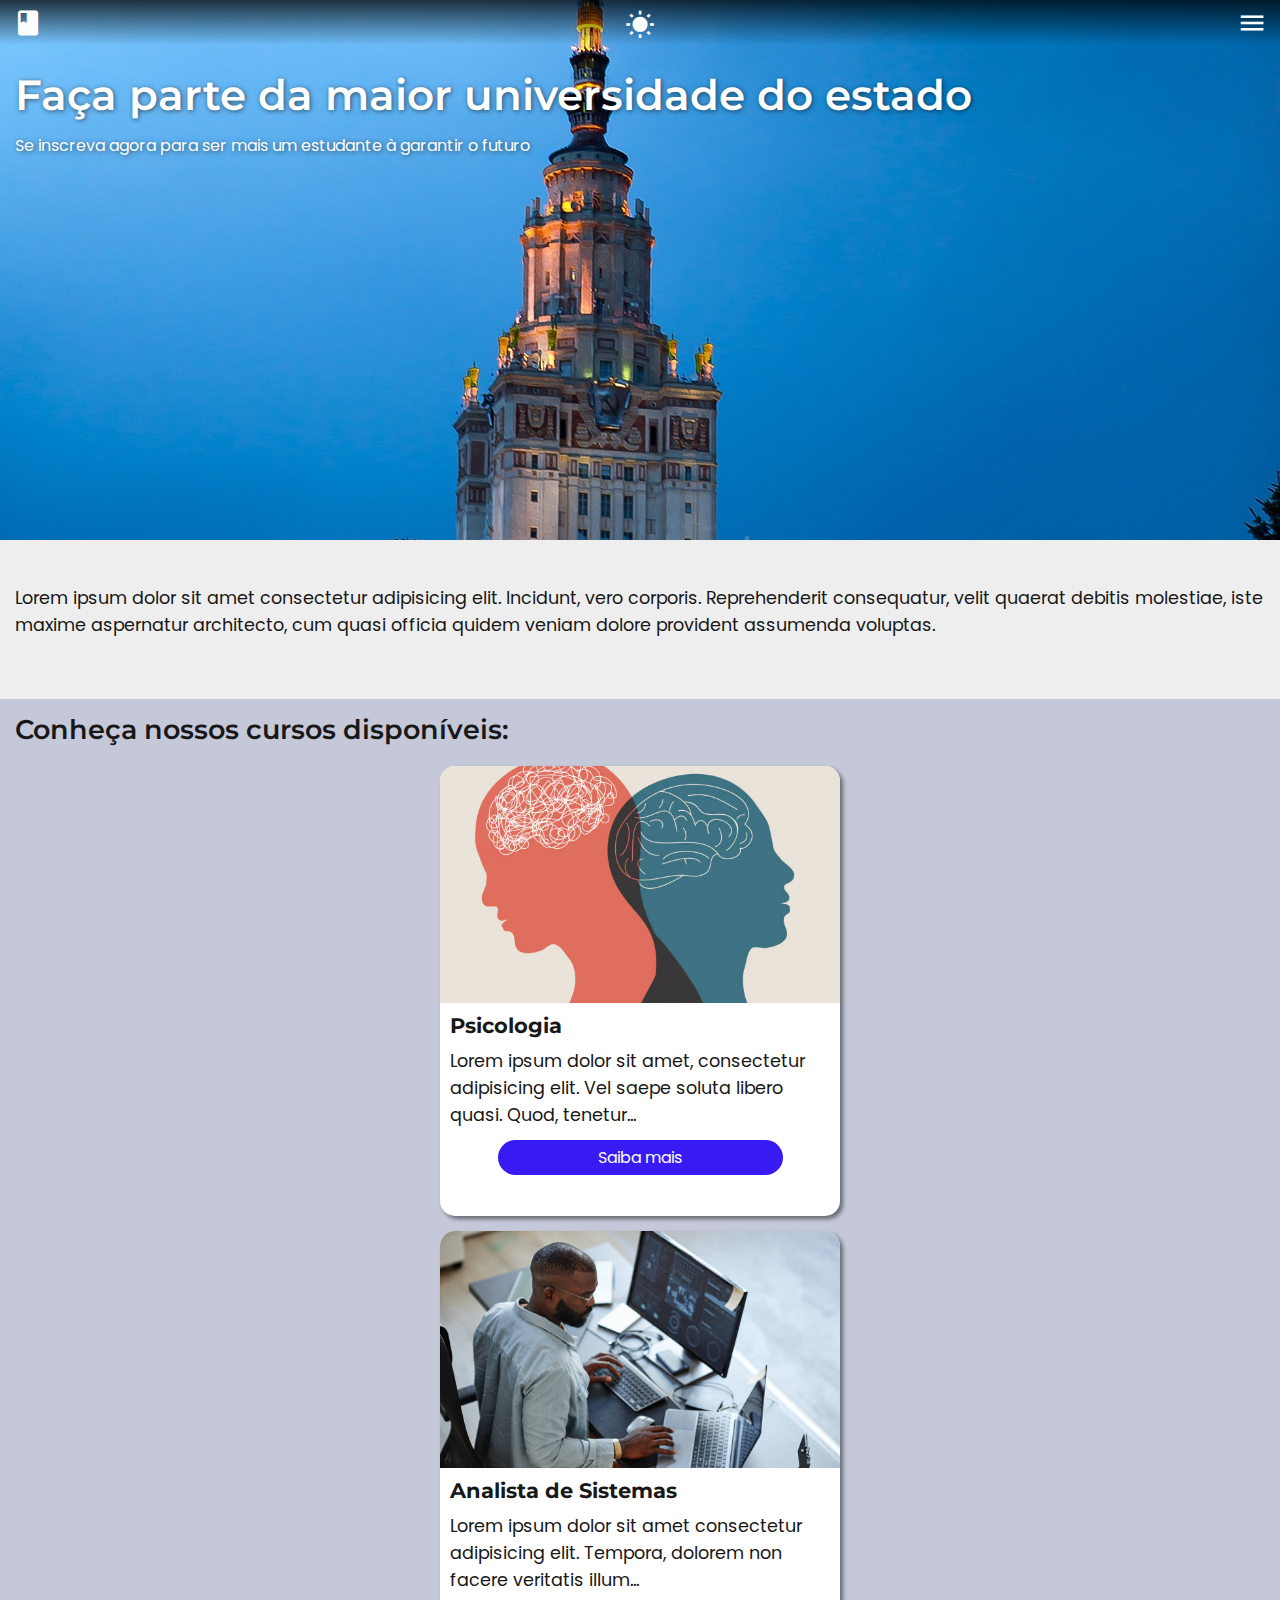
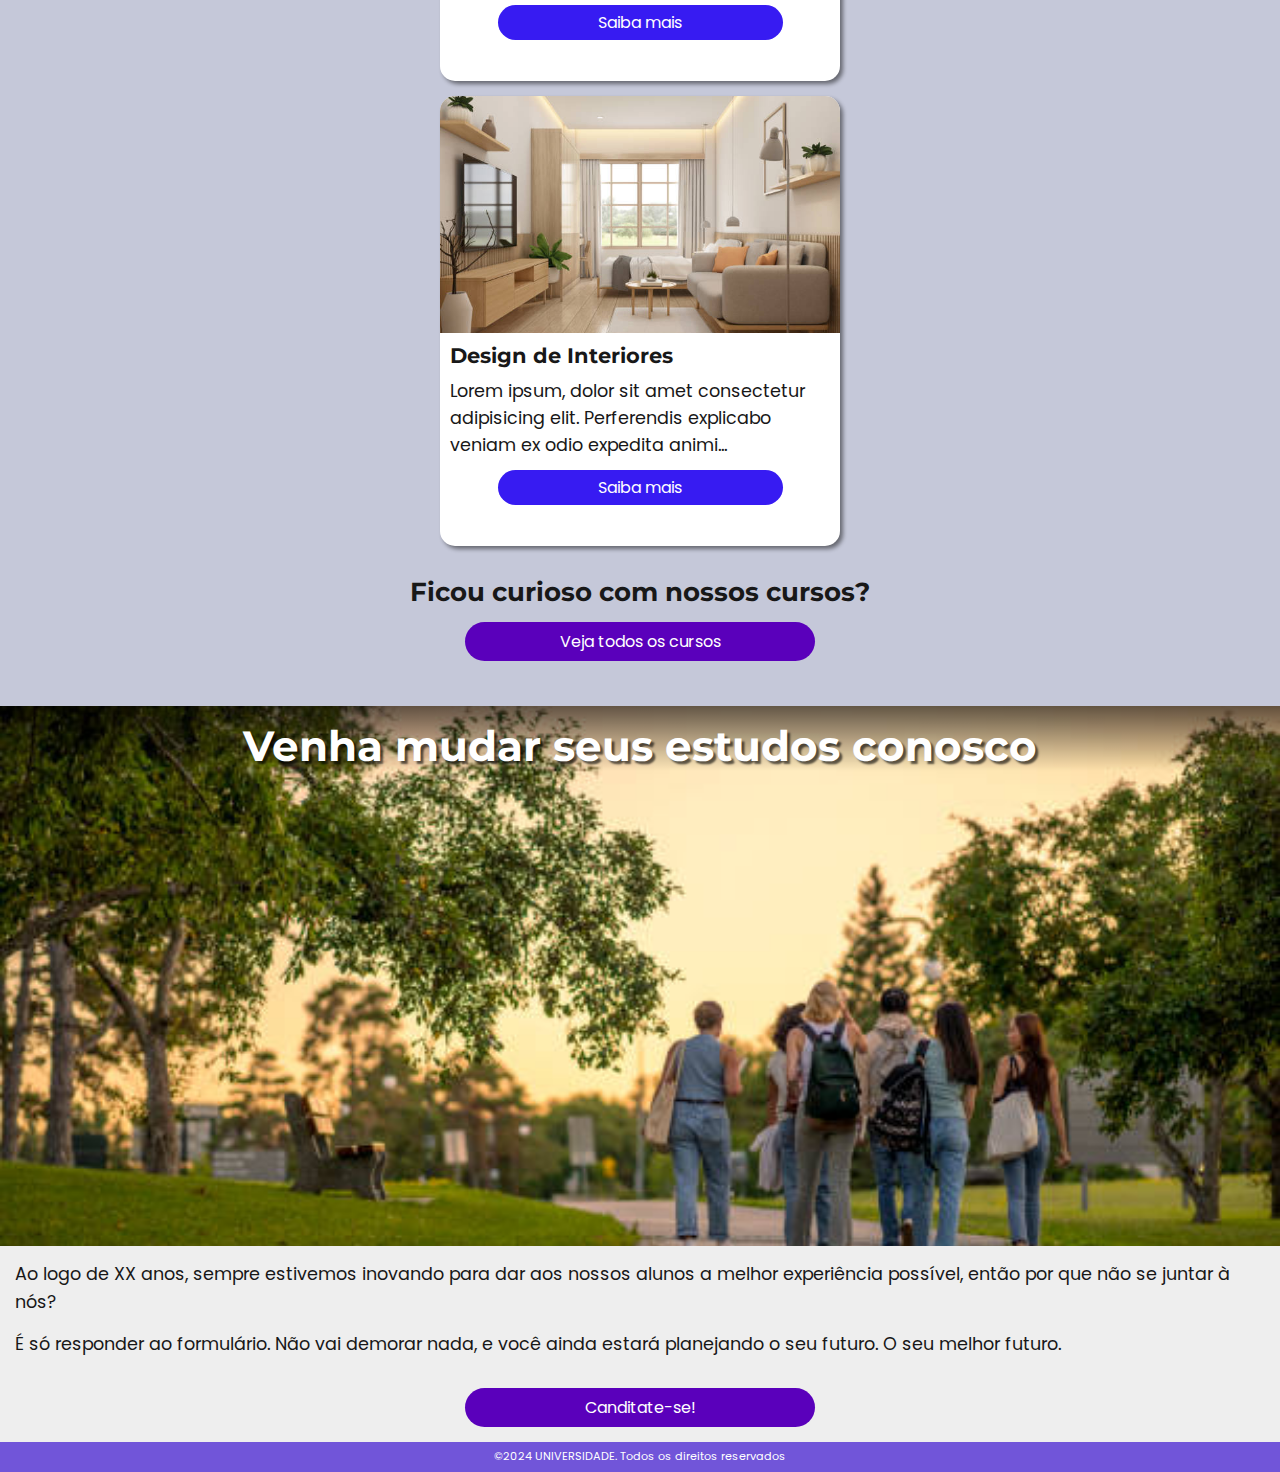
==== index.html @ d8cdcd7f "concluindo MVP de 'courses'" ====
<!DOCTYPE html>
<html lang="pt-br">
<head>
    <meta charset="UTF-8">
    <meta name="viewport" content="width=device-width, initial-scale=1.0">
    <title>UNIVERSIDADE</title>

    <link href="https://fonts.googleapis.com/icon?family=Material+Icons" rel="stylesheet">


    <link rel="stylesheet" href="styles/index.css">

    <script src="js/script.js" defer></script>
</head>
<body>

    <!-- Div for the CSS Grid Layout -->
    <div class="wrapper">
        <header>

            <!-- Menu bar: contains the logo icon, the icon for switch themes and the menu icon -->
            <div class="top-menu">

                <!-- Logo icon -->
                <a href="" id="logo">
                    <span class="material-icons">book</span>
                </a>

                <!-- Light/dark mode icon -->
                <span class="material-icons">wb_sunny</span>

                <!-- Menu configuration -->
                <input type="checkbox" id="toggle-menu">
                <label for="toggle-menu">
                    <span class="material-icons">menu</span>
                </label>
                
                <!-- Navigation bar -->
                <nav class="navigation">
                    <ul>
                        <li><a href="">Home</a></li>
                        <li><a href="./pages/about.html">Sobre</a></li>
                        <li><a href="./pages/courses.html">Cursos</a></li>
                        <li><a href="./pages/contact.html">Contato</a></li>
                        <li><a href="./pages/localization.html">Localização</a></li>
                    </ul>
                </nav>
            </div>
            
            <h1>Faça parte da maior universidade do estado</h1>
            <p>Se inscreva agora para ser mais um estudante à garantir o futuro</p>
        </header>
    
        <main>
            <section class="information">
                <p>Lorem ipsum dolor sit amet consectetur adipisicing elit. Incidunt, vero corporis. Reprehenderit consequatur, velit quaerat debitis molestiae, iste maxime aspernatur architecto, cum quasi officia quidem veniam dolore provident assumenda voluptas.</p>
            </section>
    
            <section class="courses">
                <h1>Conheça nossos cursos disponíveis:</h1>
    
                <div class="course psicology">
                    <div class="image"></div>
    
                    <h2>Psicologia</h2>
                    <p>Lorem ipsum dolor sit amet, consectetur adipisicing elit. Vel saepe soluta libero quasi. Quod, tenetur...</p>
    
                    <div class="button"><button>Saiba mais</button></div>
                </div>
    
                <div class="course system-analist">
                    <div class="image"></div>
    
                    <h2>Analista de Sistemas</h2>
                    <p>Lorem ipsum dolor sit amet consectetur adipisicing elit. Tempora, dolorem non facere veritatis illum...</p>
    
                    <div class="button"><button>Saiba mais</button></div>
                </div>
    
                <div class="course interior-design">
                    <div class="image"></div>
    
                    <h2>Design de Interiores</h2>
                    <p>Lorem ipsum, dolor sit amet consectetur adipisicing elit. Perferendis explicabo veniam ex odio expedita animi...</p>
    
                    <div class="button"><button>Saiba mais</button></div>
                </div>
    
                <h2>Ficou curioso com nossos cursos?</h2>
    
                <button class="CTA-courses">Veja todos os cursos</button>
            </section>
    
            <section class="invitation">
                <div class="bottom-image">
                    <h1>Venha mudar seus estudos conosco</h1>
                </div>
    
                <p>Ao logo de XX anos, sempre estivemos inovando para dar aos nossos alunos a melhor experiência possível, então por que não se juntar à nós?</p>
                <p>É só responder ao formulário. Não vai demorar nada, e você ainda estará planejando o seu futuro. O seu melhor futuro.</p>
    
                <button class="CTA-form">Canditate-se!</button>
            </section>
        </main>
    
        <footer>
            <small>&copy;2024 UNIVERSIDADE. Todos os direitos reservados</small>
        </footer>
    </div>
</body>
</html>
---- styles/index.css ----
@import url("./base.css");

.information {
    margin-bottom: 30px;

    font-size: 1rem;
}

.courses {
    background-color: var(--bg-color-alt);
}

.courses h1 {
    margin-bottom: 20px;

    font-size: 1.7rem;
    font-weight: 600;
    line-height: 2rem;
}

.course {
    height: 450px;
    width: clamp(280px, 100%, 400px);

    border-radius: 15px;
    padding: 10px;
    margin: auto;
    margin-bottom: 15px;
    box-shadow: 3px 3px 4px rgba(0, 0, 0, 0.479);

    background-color: white;
}

.course .image {
    height: 55%;

    margin: -10px;
    border-radius: 15px 15px 0 0;
    margin-bottom: 10px;
}

.course.psicology .image{
    background: lightgoldenrodyellow url("../images/psicologia.jpg") no-repeat scroll center / cover;
}
.course.system-analist .image{
    background: lightgoldenrodyellow url("../images/analista-de-sistemas.jpg") no-repeat scroll center / cover;
}
.course.interior-design .image{
    background: lightgoldenrodyellow url("../images/design-de-interiorres.jpg") no-repeat scroll center / cover;
}

.course h2 {
    margin-bottom: 10px;

    font-size: 1.3rem;
}

.course p {
    margin-bottom: 10px;
}

.course .button {
    text-align: center;
}

.course .button button {
    width: 75%;

    cursor: pointer;

    padding: 5px;
    border: none;
    border-radius: 25px;

    background-color: var(--accent-clr2);

    color: var(--font-color-alt);
}

.course .button button:hover {
    background-color: var(--accent-clr2-hover);
}
.courses .button button:active {
    background-color: var(--accent-clr2-active);
}

.courses > h2 {
    margin-top: 30px;
    margin-bottom: 15px;

    font-size: 1.6rem;
    text-align: center;
}

.courses .CTA-courses {
    width: clamp(250px, 80%, 350px);

    cursor: pointer;

    margin-inline: calc(
        (100% - clamp(250px, 80%, 350px)) / 2
    );
    margin-bottom: 30px;
    border: none;
    border-radius: 25px;
    padding: 7px;

    background-color: var(--accent-clr1);

    color: white;
}

.courses .CTA-courses:hover {
    background-color: var(--accent-clr1-hover);
}
.courses .CTA-courses:active {
    background-color: var(--accent-cl1-active);
}

.invitation .bottom-image {
    height: 60vh;

    margin: -15px;
    margin-bottom: 15px;

    background: lightgoldenrodyellow url("../images/transformacao.jpg") no-repeat scroll center / cover;
}

.invitation .bottom-image h1 {
    padding-top: 15px;

    background-image: linear-gradient(to bottom, rgba(0, 0, 0, 0.61), transparent);

    font-size: clamp(1.9rem, 8vw, 2.6rem);
    color: white;
    text-align: center;
    text-shadow: 3px 3px 2px rgba(0, 0, 0, 0.61);
}

.invitation .CTA-form {
    width: clamp(250px, 80%, 350px);

    cursor: pointer;

    margin-inline: calc(
        (100% - clamp(250px, 80%, 350px)) / 2
    );
    margin-top: 15px;
    border: none;
    border-radius: 25px;
    padding: 7px;

    background-color: var(--accent-clr1);

    color: white;
}

.invitation .CTA-form:hover {
    background-color: var(--accent-clr1-hover);
}
.invitation .CTA-form:active {
    background-color: var(--accent-cl1-active);
}
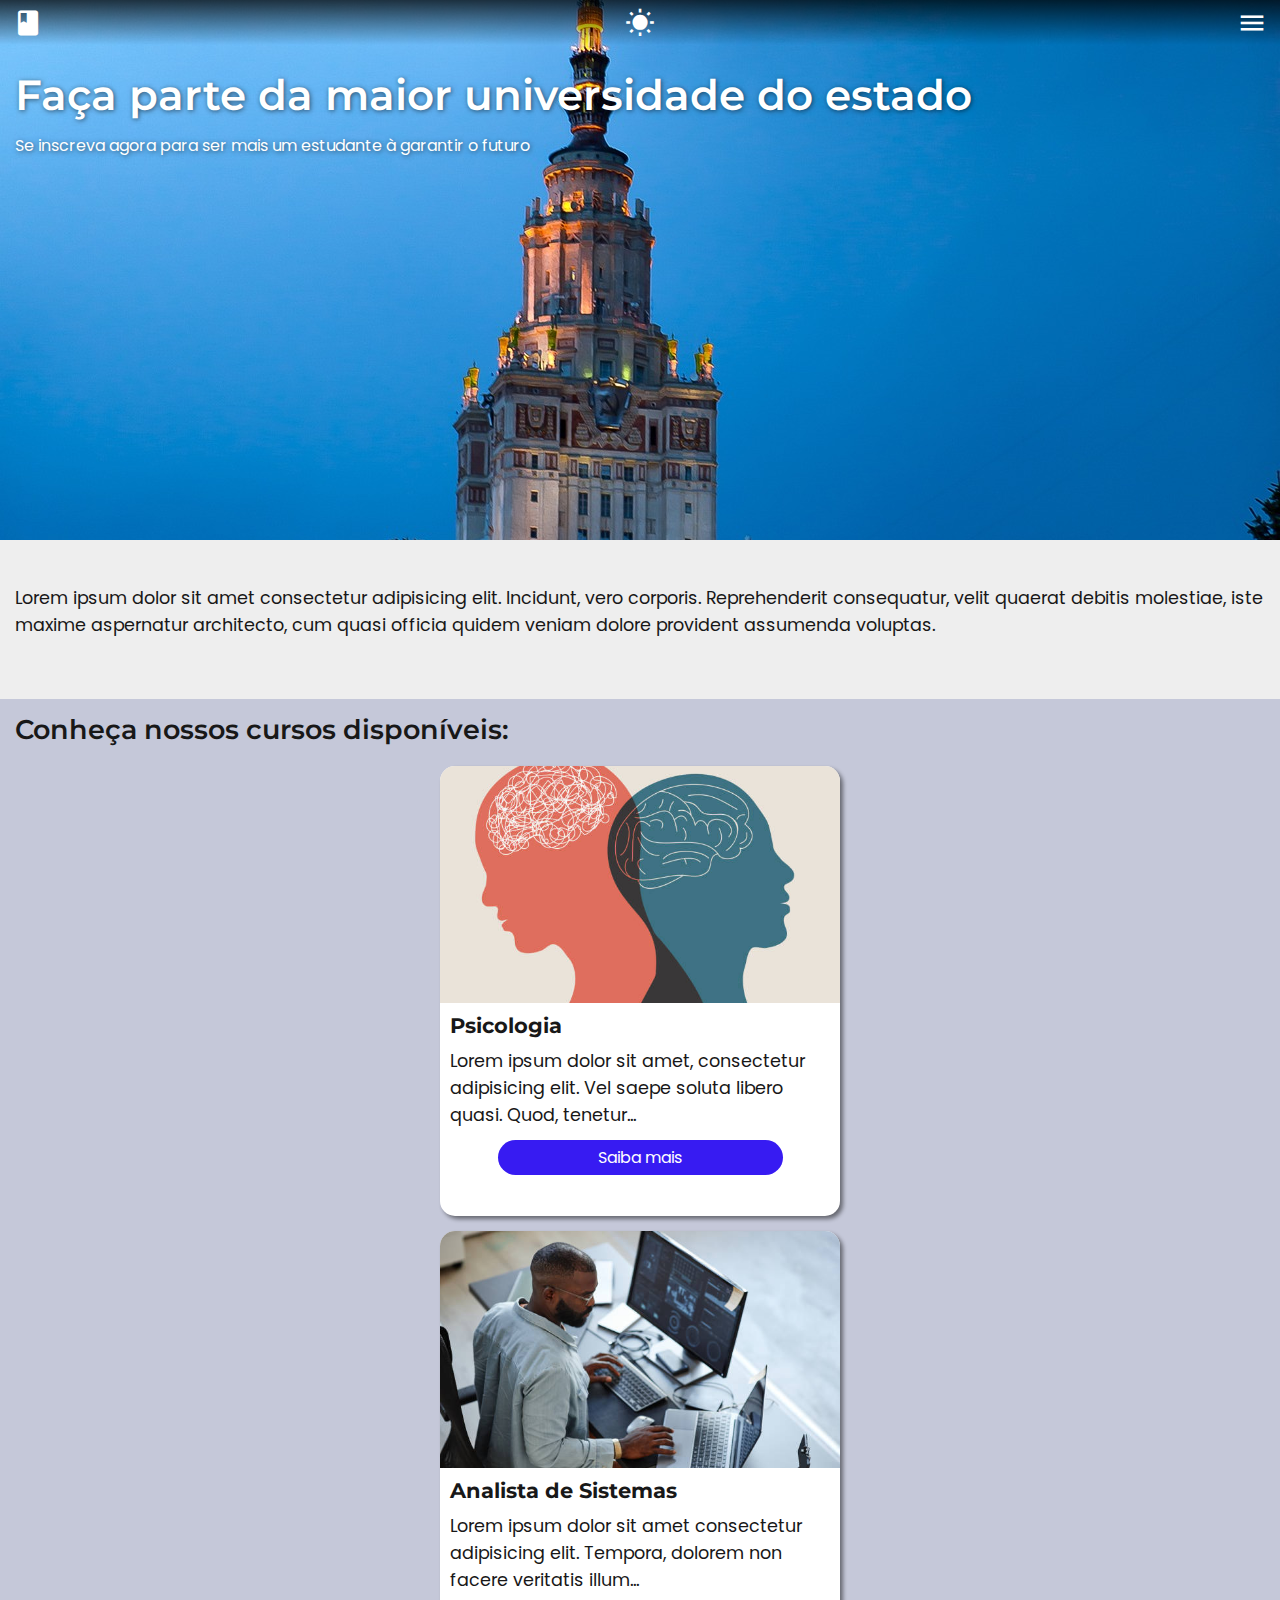
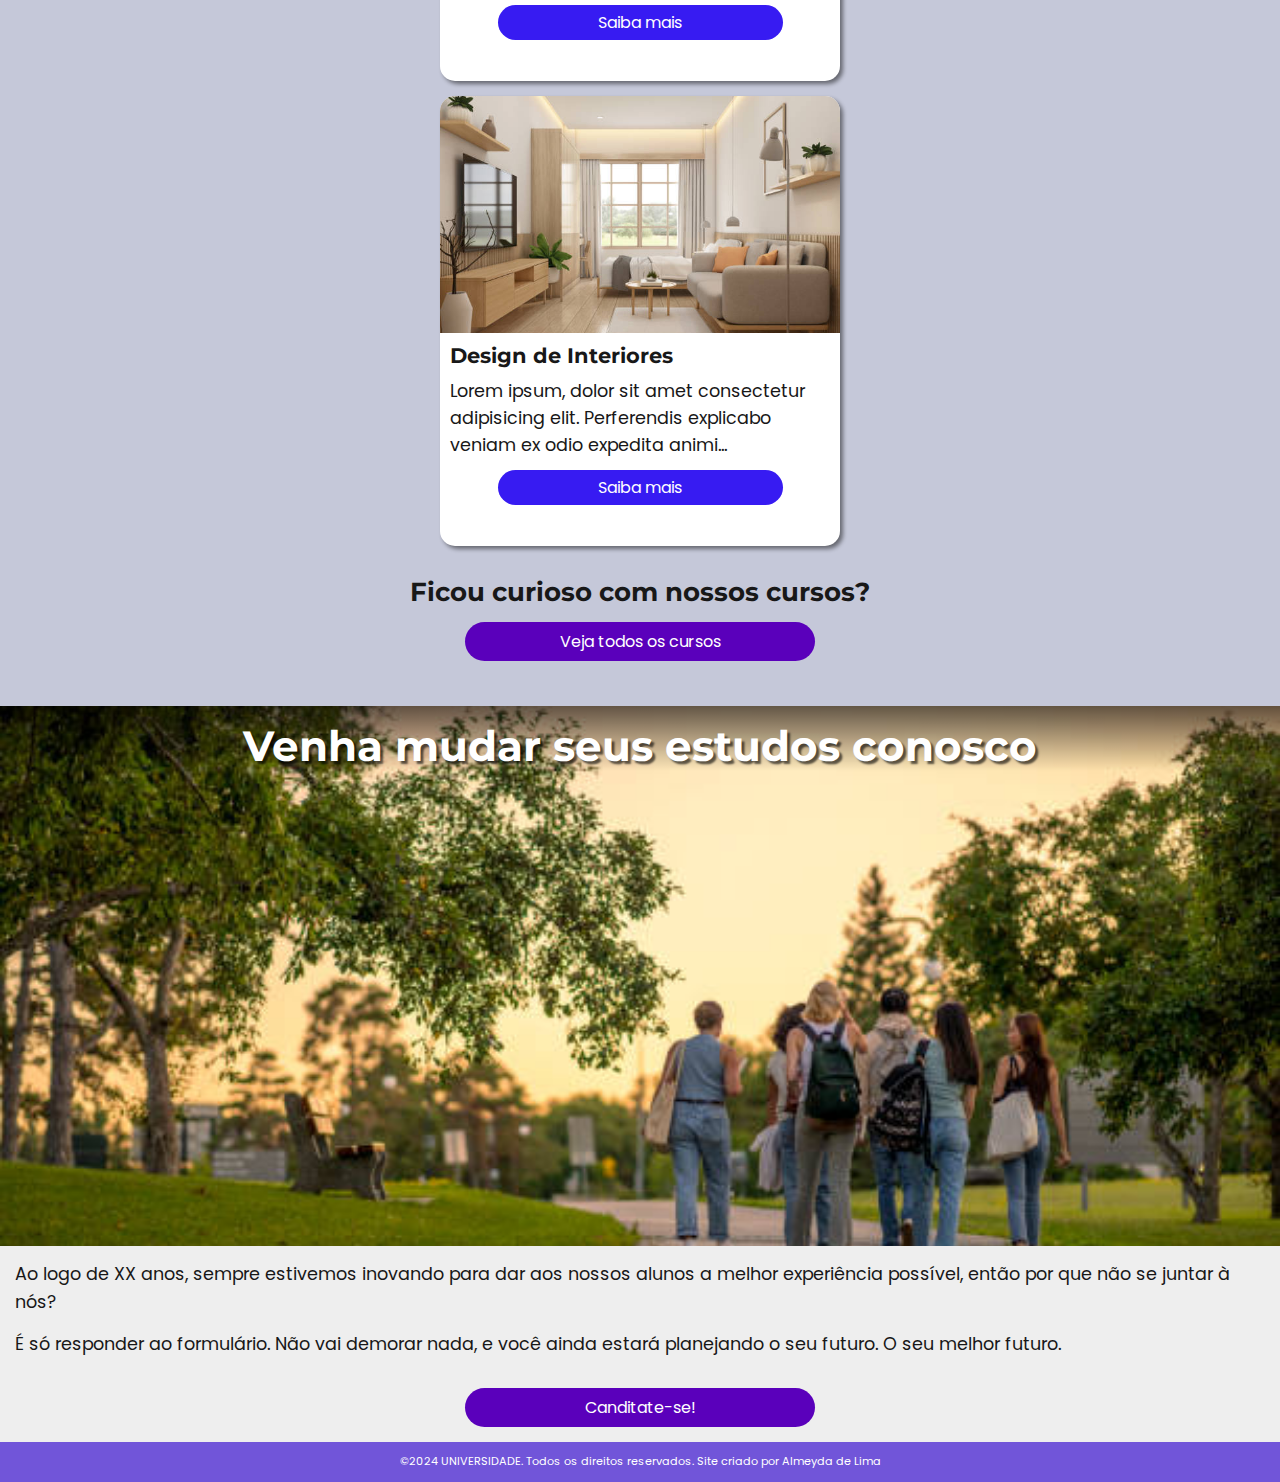
==== commit fec65512: "falta o 'location.html' ser feito" ====
--- a/index.html
+++ b/index.html
@@ -6,7 +6,6 @@
     <title>UNIVERSIDADE</title>
 
     <link href="https://fonts.googleapis.com/icon?family=Material+Icons" rel="stylesheet">
-
 
     <link rel="stylesheet" href="styles/index.css">
 
@@ -18,22 +17,28 @@
     <div class="wrapper">
         <header>
 
-            <!-- Menu bar: contains the logo icon, the icon for switch themes and the menu icon -->
+            <!-- Menu bar: contains the logo button, the button for switch themes and the menu button -->
             <div class="top-menu">
 
-                <!-- Logo icon -->
-                <a href="" id="logo">
-                    <span class="material-icons">book</span>
-                </a>
+                <!-- Logo button -->
+                <button class="menu-buttons">
+                    <a href="" id="logo">
+                        <span class="material-icons">book</span>
+                    </a>
+                </button>
 
-                <!-- Light/dark mode icon -->
-                <span class="material-icons">wb_sunny</span>
+                <!-- Light/dark mode button -->
+                <button class="menu-buttons">
+                    <span class="material-icons">wb_sunny</span>
+                </button>
 
                 <!-- Menu configuration -->
                 <input type="checkbox" id="toggle-menu">
-                <label for="toggle-menu">
-                    <span class="material-icons">menu</span>
-                </label>
+                <button class="menu-buttons">
+                    <label for="toggle-menu">
+                        <span class="material-icons">menu</span>
+                    </label>
+                </button>
                 
                 <!-- Navigation bar -->
                 <nav class="navigation">
@@ -104,7 +109,7 @@
         </main>
     
         <footer>
-            <small>&copy;2024 UNIVERSIDADE. Todos os direitos reservados</small>
+            <small>&copy;2024 UNIVERSIDADE. Todos os direitos reservados. Site criado por Almeyda de Lima</small>
         </footer>
     </div>
 </body>
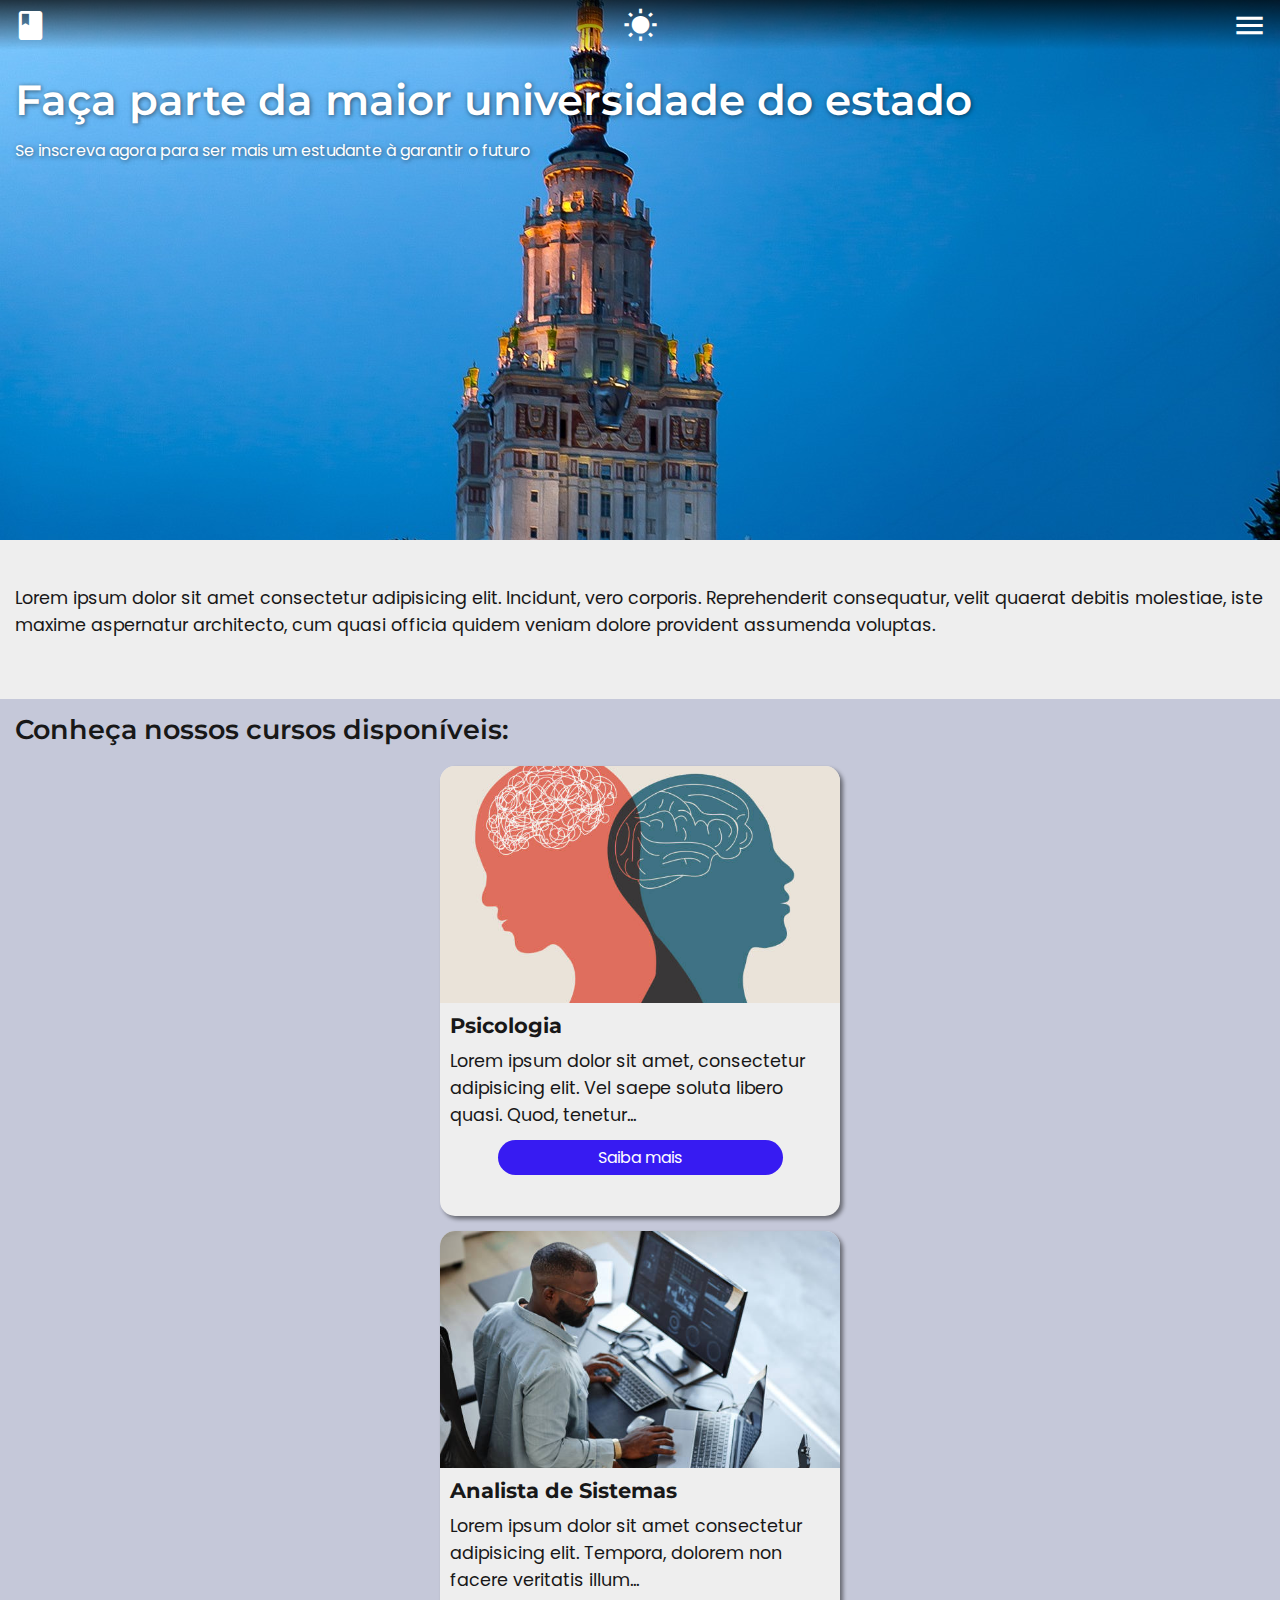
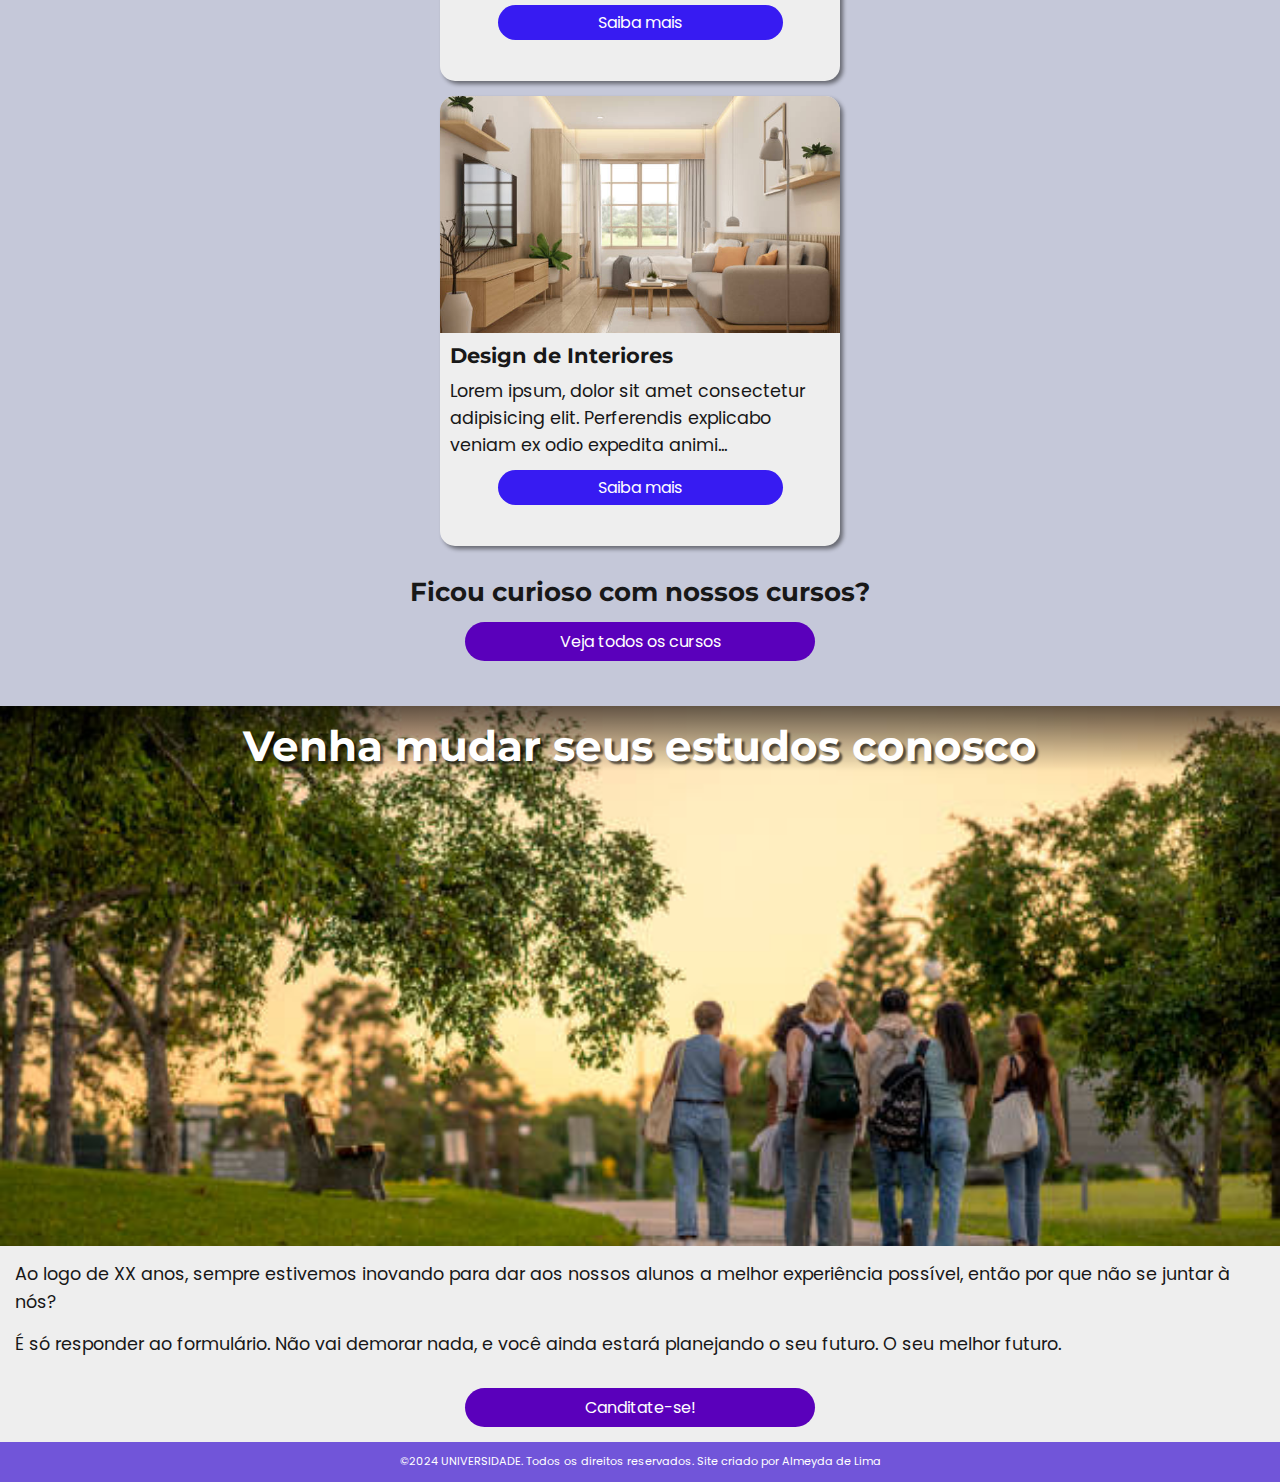
==== commit 1075bb85: "modo escuro adicionado. Partindo para as Medias Queries" ====
--- a/index.html
+++ b/index.html
@@ -7,6 +7,7 @@
 
     <link href="https://fonts.googleapis.com/icon?family=Material+Icons" rel="stylesheet">
 
+    <link rel="stylesheet" href="styles/base.css">
     <link rel="stylesheet" href="styles/index.css">
 
     <script src="js/script.js" defer></script>
@@ -28,7 +29,7 @@
                 </button>
 
                 <!-- Light/dark mode button -->
-                <button class="menu-buttons">
+                <button class="menu-buttons toggle-theme">
                     <span class="material-icons">wb_sunny</span>
                 </button>
 
--- a/styles/base.css
+++ b/styles/base.css
@@ -0,0 +1,227 @@
+@import url('https://fonts.googleapis.com/css2?family=Poppins:ital,wght@0,100;0,200;0,300;0,400;0,500;0,600;0,700;0,800;0,900;1,100;1,200;1,300;1,400;1,500;1,600;1,700;1,800;1,900&display=swap');
+@import url('https://fonts.googleapis.com/css2?family=Quicksand:wght@300..700&display=swap');
+@import url('https://fonts.googleapis.com/css2?family=Montserrat:ital,wght@0,100..900;1,100..900&display=swap');
+
+/* Global variables*/
+:root {
+    --font: "Poppins";
+    --font-heading: "Montserrat";
+
+    --accent-clr1: #5A00BB;
+    --accent-clr1-hover: #470094;
+    --accent-clr1-active: #34006b;
+
+    --accent-clr2: #371BF2;
+    --accent-clr2-hover: #1800b8;
+    --accent-clr2-active: #110081;
+
+    --secondary-clr: #7155D9;
+}
+
+/* Light theme variables */
+:root {
+    --bg-color: rgb(238, 238, 238);
+    --bg-color-alt: #C5C8D9;
+
+    --font-color: rgb(24, 24, 24);
+    --font-color-alt: white;
+}
+
+/* Dark theme variables */
+.dark-theme {
+    --bg-color: rgb(29, 29, 29);
+    --bg-color-alt: rgb(14, 14, 14);
+
+    --font-color: rgb(216, 216, 216);
+    --font-color-alt: black;
+}
+
+* {
+    box-sizing: border-box;
+
+    padding: 0;
+    margin: 0;
+
+    font-family: var(--font);
+    font-size: 1rem;
+}
+
+body {
+    background-color: var(--bg-color);
+
+    color: var(--font-color);
+}
+
+.wrapper {
+    display: grid;
+    grid-template-columns: 1fr;
+
+    grid-template-areas: 
+        "header"
+        "main"
+        "footer"
+    ;
+}
+
+h1, 
+h2,
+h3,
+h4,
+h5,
+h6 {
+    font-family: var(--font-heading);
+}
+
+header {
+    grid-area: header;
+
+    height: 60vh;
+
+    padding: 15px;
+    margin-bottom: 30px;
+}
+
+header .top-menu{
+    display: flex;
+    justify-content: space-between;
+    align-items: center;
+
+    height: auto;
+
+    margin: -15px;
+    margin-bottom: 20px;
+
+    background-image: linear-gradient(to bottom, rgba(0, 0, 0, 0.747), transparent);
+}
+
+header .top-menu .menu-buttons {
+    border: none;
+
+    background-color: transparent;
+}
+
+header .top-menu .material-icons {
+    position: relative;
+
+    cursor: pointer;
+
+    margin-inline: 10px;
+    margin-top: 5px;
+    padding: 3px;
+
+    font-size: 35px;
+    color: white;
+}
+header .top-menu .material-icons:active {
+    color: black;
+}
+
+header .top-menu #logo {
+    position: relative;
+    z-index: 2;
+
+    color: white;
+}
+
+
+header #toggle-menu {
+    display: none;
+}
+header label[for=toggle-menu] {
+    position: relative;
+    z-index: 2;
+}
+header .navigation {
+    z-index: 1;
+
+    position: fixed;
+    top: 0;
+    left: 0;
+
+    width: 100vw;
+    height: 100vh;
+
+    display: none;
+
+    background-image: linear-gradient(to bottom, var(--accent-clr2), var(--accent-clr1));
+}
+header #toggle-menu:checked ~ .navigation {
+    display: block;
+}
+body.menu-open {
+    overflow: hidden;
+}
+
+
+header .navigation ul{
+    display: flex;
+    flex-direction: column;
+    align-items: flex-start;
+
+    margin: 20px;
+    margin-top: 60px;
+
+    list-style-type: none;
+}
+
+header .navigation ul li {
+    margin-bottom: 15px;
+}
+
+header .navigation ul li a {
+    text-decoration: none;
+    color: white;
+    font-size: 1.5rem;
+    letter-spacing: 0.05rem;
+}
+
+header h1 {
+    margin-bottom: 7px;
+
+    font-weight: 600;
+    font-size: clamp(2.1rem, 7vw, 2.6rem);
+    line-height: clamp(2.6rem, 10vw, 3.8rem);
+    text-shadow: 1px 1px 5px rgba(0, 0, 0, 0.548);
+}
+
+header p {
+    font-size: 1rem;
+    text-shadow: 1px 1px 5px rgba(0, 0, 0, 0.548);
+}
+
+main {
+    grid-area: main;
+}
+
+main p {
+    margin-bottom: 15px;
+
+    font-size: 1.1rem;
+    line-height: 1.7rem;
+}
+
+section {
+    padding: 15px;
+}
+
+footer {
+    display: flex;
+    justify-content: center;
+    align-items: center;
+
+    grid-area: footer;
+    height: 40px;
+
+    padding: 2px;
+
+    background-color: var(--secondary-clr);
+
+    line-height: 1;
+}
+
+
+footer small{
+    text-align: center;
+    color: white;
+    font-size: 0.7rem;
+}
--- a/styles/index.css
+++ b/styles/index.css
@@ -1,4 +1,8 @@
-@import url("./base.css");
+header { 
+    background: lightskyblue url("../images/hero-image.jpg") no-repeat scroll right / cover;
+
+    color: white;
+}
 
 .information {
     margin-bottom: 30px;
@@ -28,7 +32,7 @@
     margin-bottom: 15px;
     box-shadow: 3px 3px 4px rgba(0, 0, 0, 0.479);
 
-    background-color: white;
+    background-color: var(--bg-color);
 }
 
 .course .image {
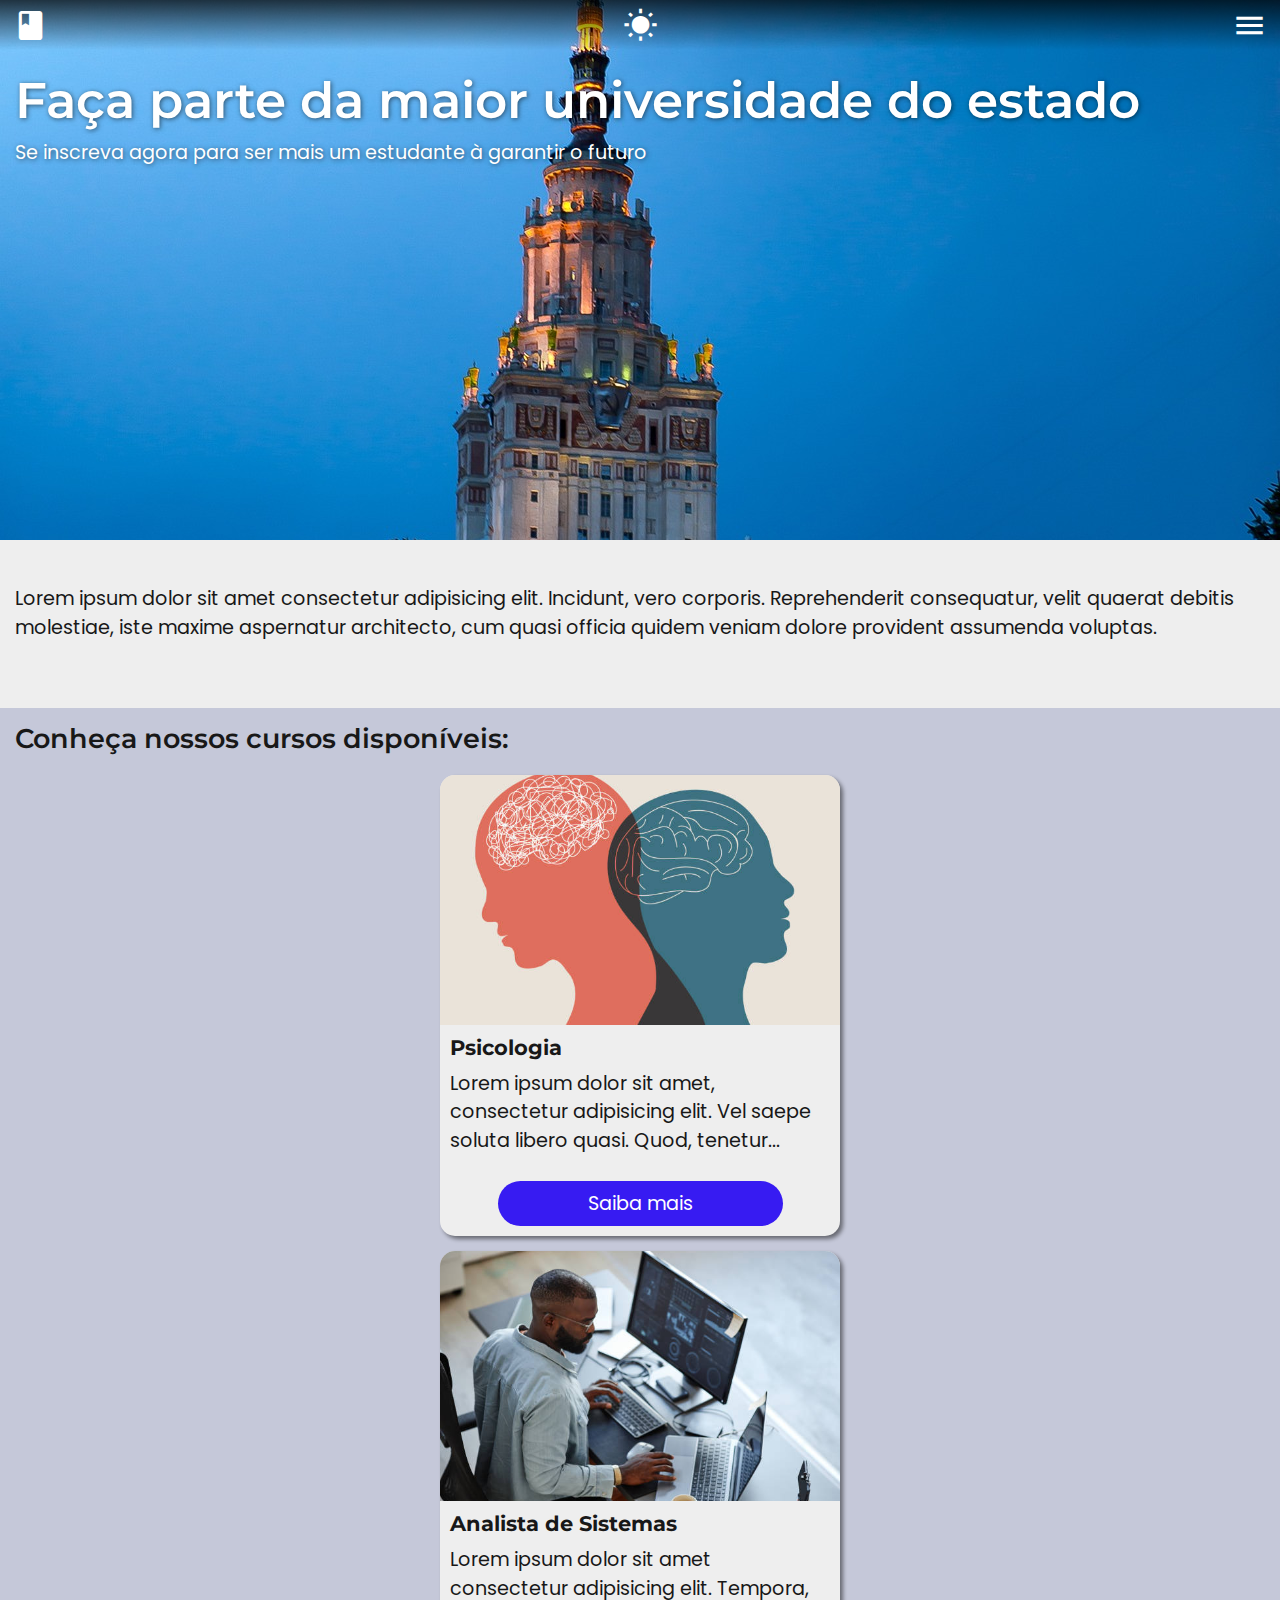
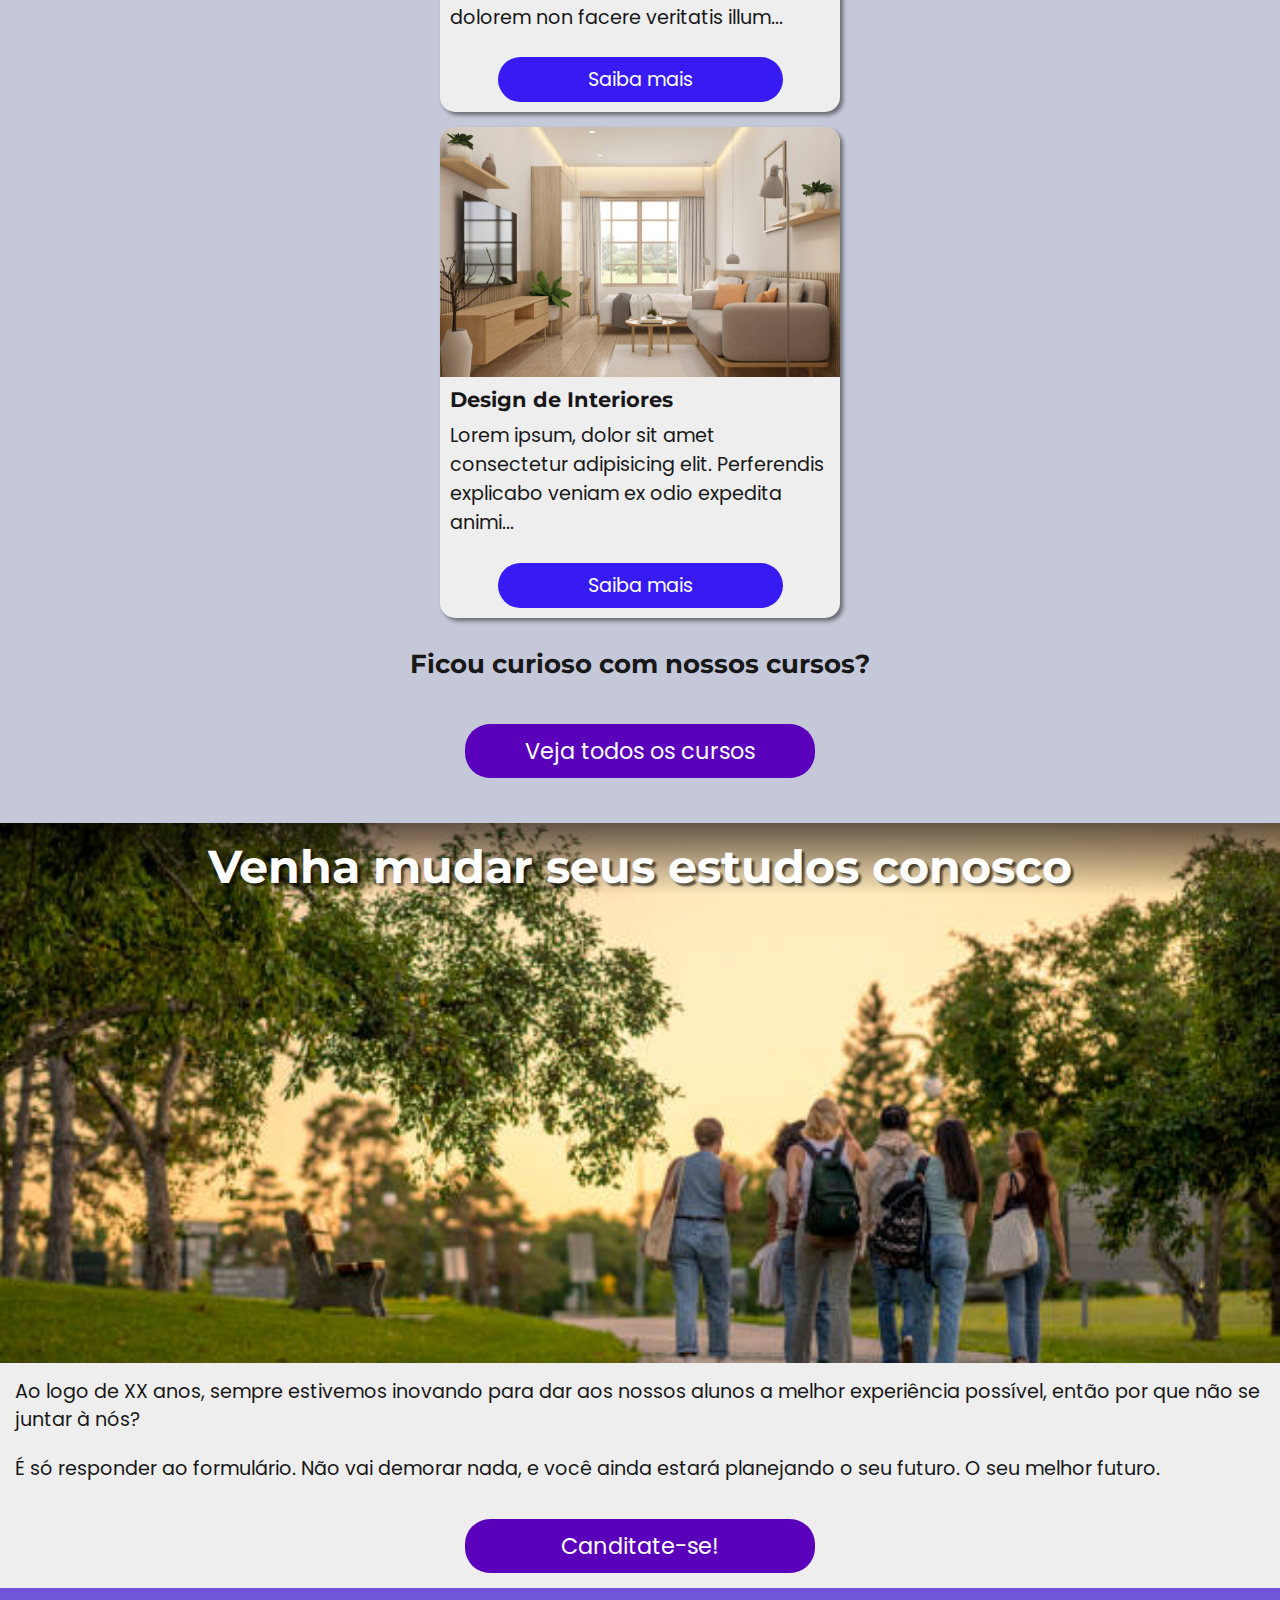
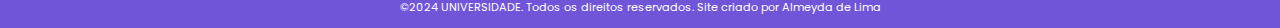
==== commit 95a6f90c: "1° tentativa de MQ para telefones maiores" ====
--- a/index.html
+++ b/index.html
@@ -9,6 +9,7 @@
 
     <link rel="stylesheet" href="styles/base.css">
     <link rel="stylesheet" href="styles/index.css">
+    <link rel="stylesheet" href="styles/mediaQueries/phone.css" media="screen and (min-width: 768px)">
 
     <script src="js/script.js" defer></script>
 </head>
--- a/styles/index.css
+++ b/styles/index.css
@@ -23,7 +23,7 @@
 }
 
 .course {
-    height: 450px;
+    min-height: 450px;
     width: clamp(280px, 100%, 400px);
 
     border-radius: 15px;
@@ -36,7 +36,7 @@
 }
 
 .course .image {
-    height: 55%;
+    height: 250px;
 
     margin: -10px;
     border-radius: 15px 15px 0 0;
@@ -64,6 +64,8 @@
 }
 
 .course .button {
+    margin-top: 25px;
+    
     text-align: center;
 }
 
@@ -78,7 +80,7 @@
 
     background-color: var(--accent-clr2);
 
-    color: var(--font-color-alt);
+    color: white;
 }
 
 .course .button button:hover {
@@ -86,6 +88,8 @@
 }
 .courses .button button:active {
     background-color: var(--accent-clr2-active);
+
+    color: rgb(126, 126, 126);
 }
 
 .courses > h2 {
@@ -104,7 +108,7 @@
     margin-inline: calc(
         (100% - clamp(250px, 80%, 350px)) / 2
     );
-    margin-bottom: 30px;
+    margin-block: 30px;
     border: none;
     border-radius: 25px;
     padding: 7px;
@@ -118,7 +122,9 @@
     background-color: var(--accent-clr1-hover);
 }
 .courses .CTA-courses:active {
-    background-color: var(--accent-cl1-active);
+    background-color: var(--accent-clr1-active);
+
+    color: rgb(83, 83, 83);
 }
 
 .invitation .bottom-image {
@@ -157,6 +163,7 @@
     background-color: var(--accent-clr1);
 
     color: white;
+    font: 1rem;
 }
 
 .invitation .CTA-form:hover {
--- a/styles/mediaQueries/phone.css
+++ b/styles/mediaQueries/phone.css
@@ -0,0 +1,42 @@
+header .top-menu .material-icons {
+    font-size: 5'0px;
+}
+
+header h1 {
+    font-size: clamp(2.7rem, 7vw, 3.1rem);
+    line-height: clamp(2.6rem, 10vw, 3.8rem);
+}
+
+header p {
+    font-size: 1.2rem;
+}
+
+main p {
+    margin-bottom: 20px;
+
+    font-size: 1.2rem;
+    line-height: 1.8rem;
+}
+
+.course .button button {
+    padding: 8px;
+
+    font-size: 1.2rem;
+}
+
+.courses .CTA-courses {
+    padding: 10px;
+
+    font-size: 1.4rem;
+}
+
+.invitation .bottom-image h1 {
+    font-size: clamp(2.3rem, 8vw, 2.9rem);
+
+}
+
+.invitation .CTA-form {
+    padding: 10px;
+
+    font-size: 1.4rem;
+}
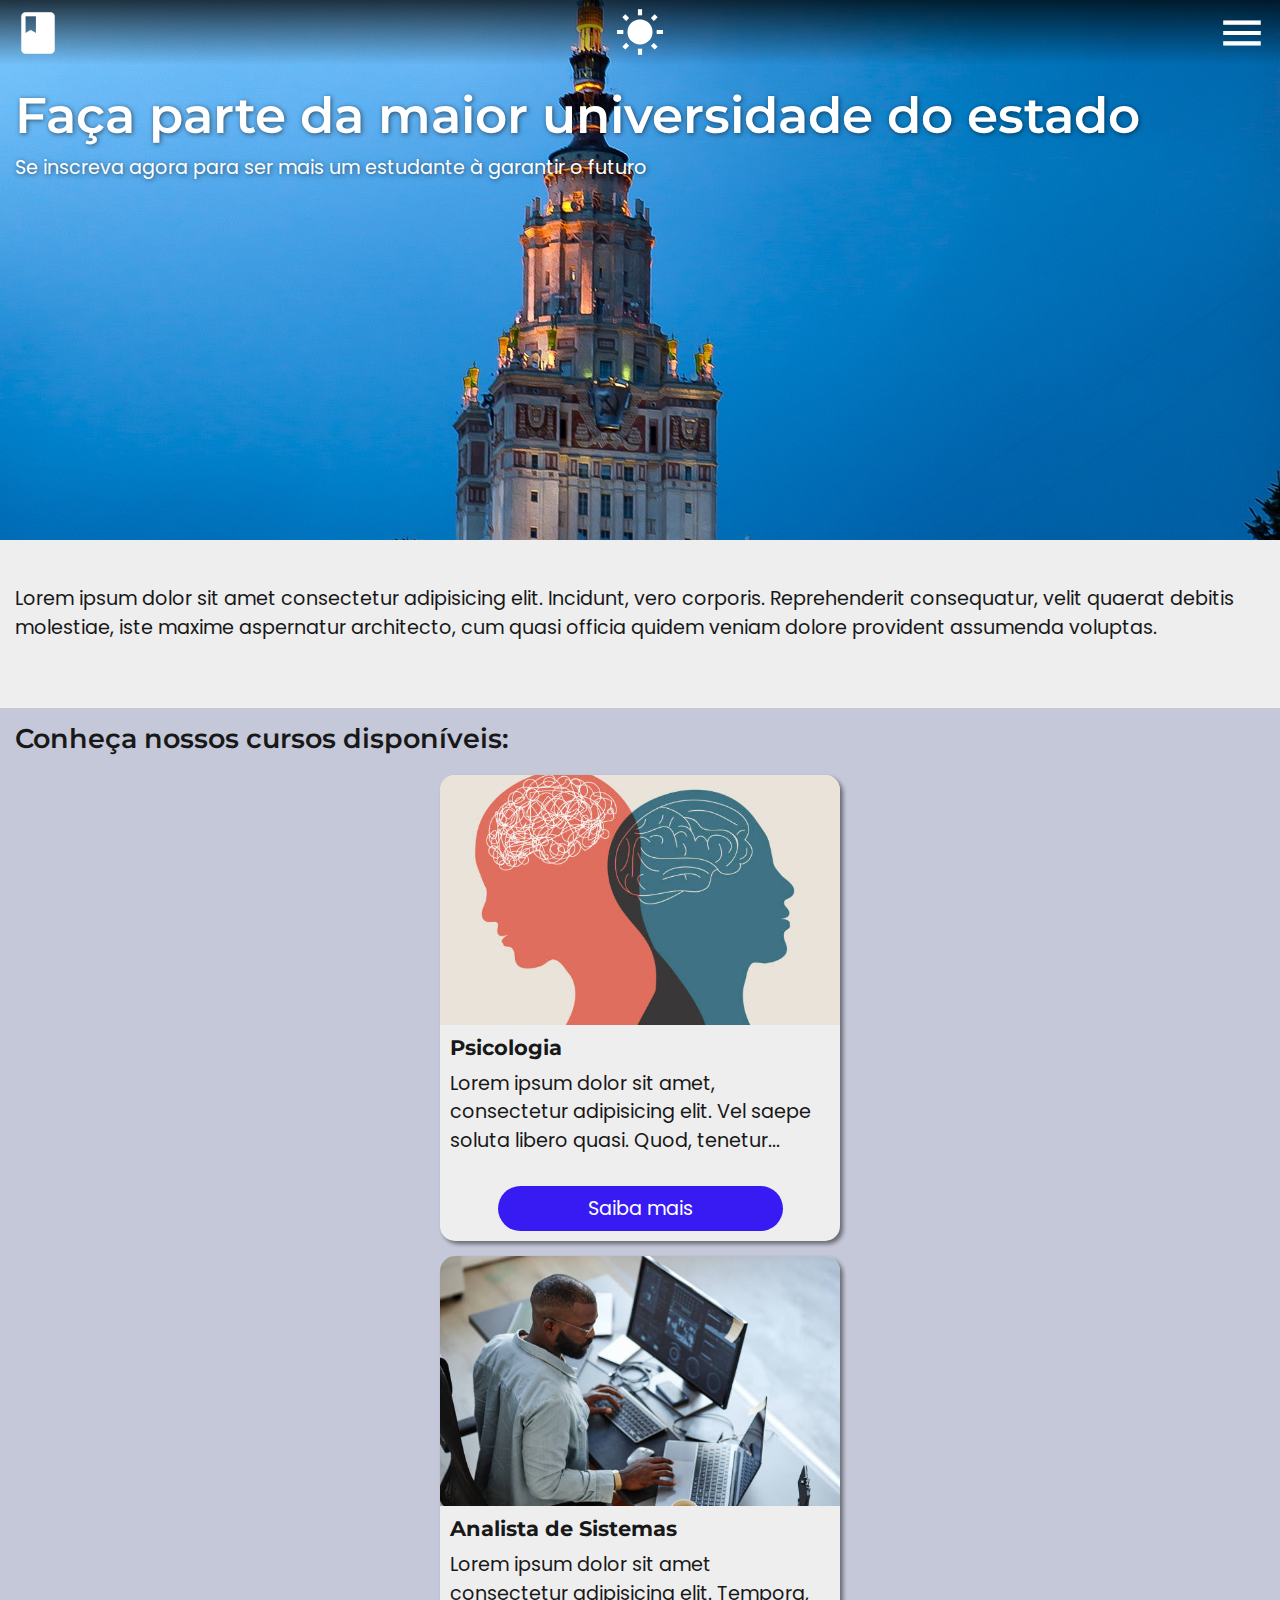
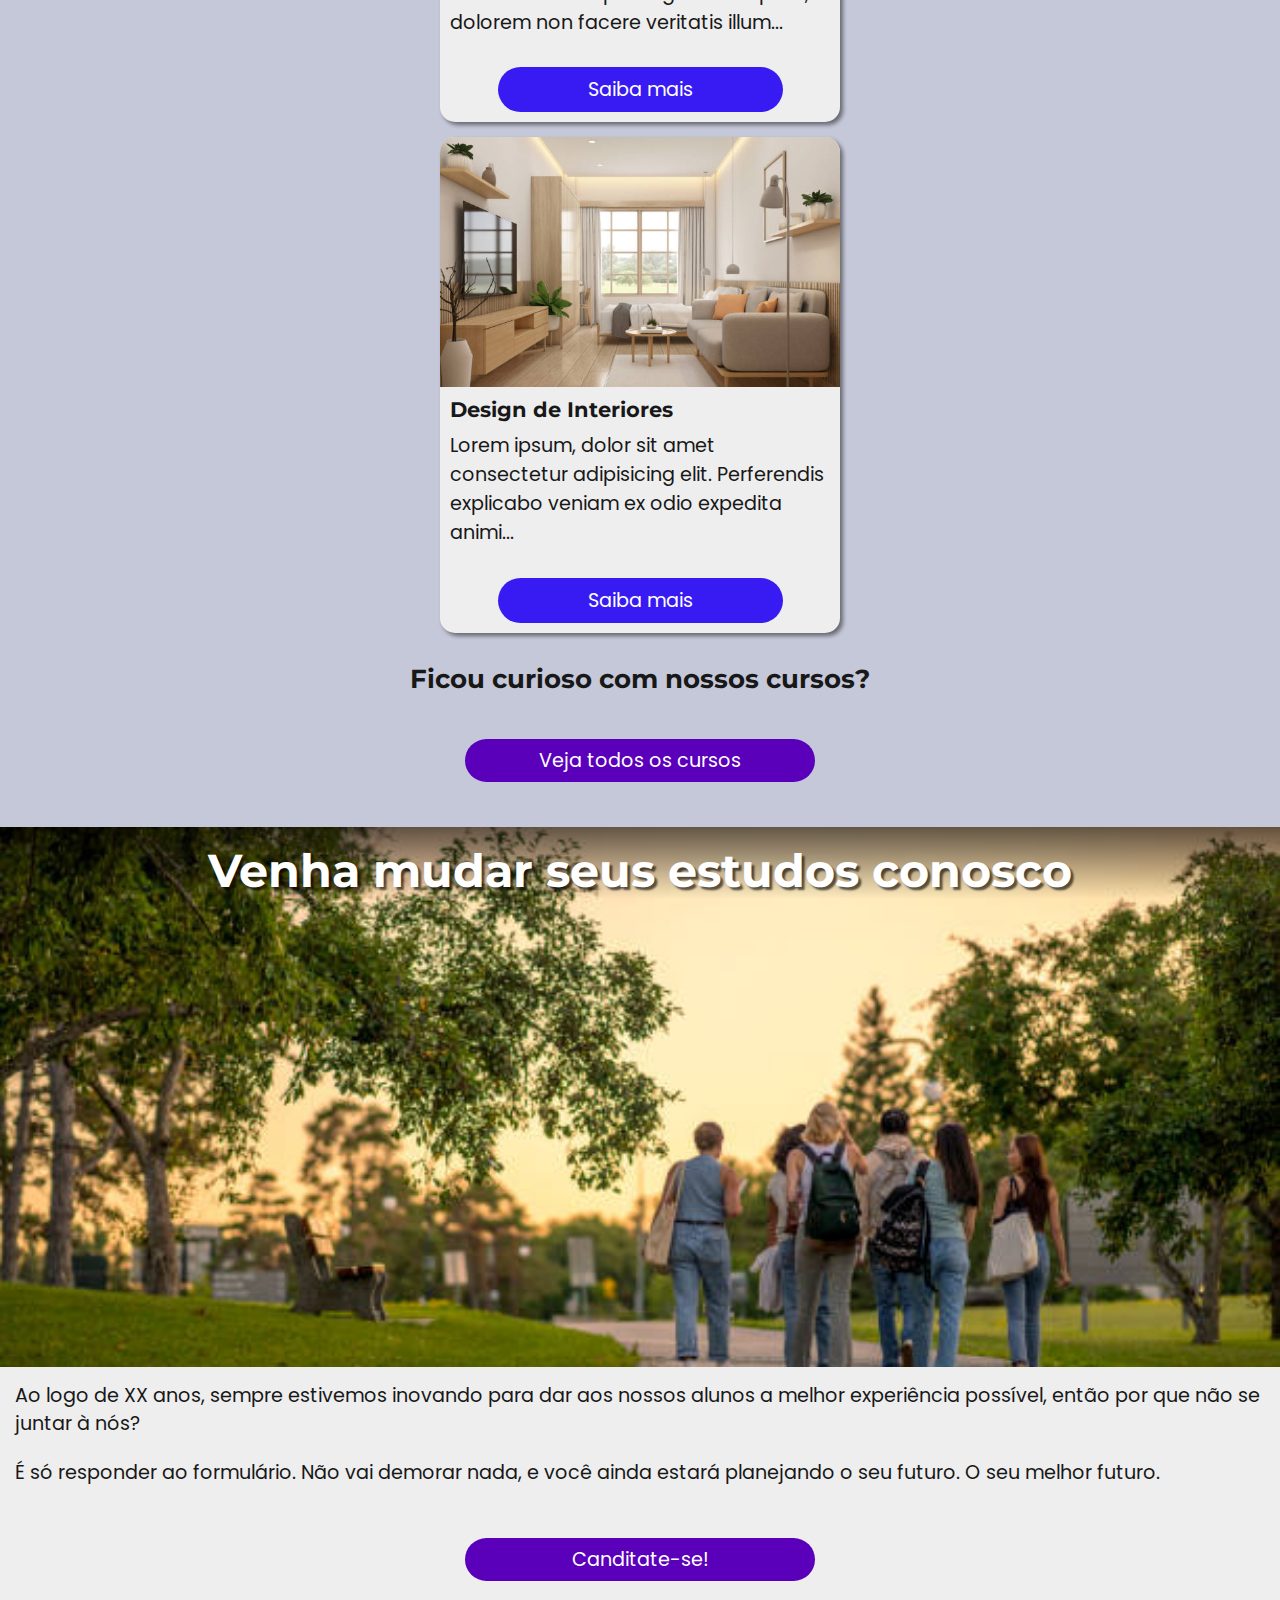
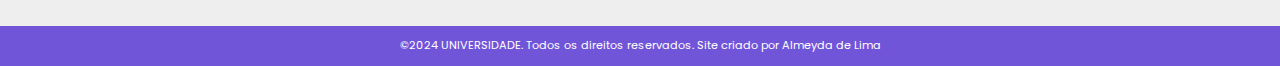
==== commit 76078965: "começando a padronizar os elementos da página (colocando os estilos pré-definidos no CSS 'base')" ====
--- a/index.html
+++ b/index.html
@@ -9,7 +9,7 @@
 
     <link rel="stylesheet" href="styles/base.css">
     <link rel="stylesheet" href="styles/index.css">
-    <link rel="stylesheet" href="styles/mediaQueries/phone.css" media="screen and (min-width: 768px)">
+    <link rel="stylesheet" href="styles/mediaQueries/phone.css" media="screen and (min-width: 360px)">
 
     <script src="js/script.js" defer></script>
 </head>
@@ -95,7 +95,9 @@
     
                 <h2>Ficou curioso com nossos cursos?</h2>
     
-                <button class="CTA-courses">Veja todos os cursos</button>
+                <div class="button CTA-button">
+                    <button class="CTA-courses">Veja todos os cursos</button>
+                </div>
             </section>
     
             <section class="invitation">
@@ -106,7 +108,9 @@
                 <p>Ao logo de XX anos, sempre estivemos inovando para dar aos nossos alunos a melhor experiência possível, então por que não se juntar à nós?</p>
                 <p>É só responder ao formulário. Não vai demorar nada, e você ainda estará planejando o seu futuro. O seu melhor futuro.</p>
     
-                <button class="CTA-form">Canditate-se!</button>
+                <div class="button CTA-button">
+                    <button class="CTA-form">Canditate-se!</button>
+                </div>
             </section>
         </main>
     
--- a/styles/base.css
+++ b/styles/base.css
@@ -159,7 +159,7 @@
     align-items: flex-start;
 
     margin: 20px;
-    margin-top: 60px;
+    margin-top: 70px;
 
     list-style-type: none;
 }
@@ -204,6 +204,53 @@
     padding: 15px;
 }
 
+div.button {
+    text-align: center;
+}
+
+div.button > button {
+    width: clamp(230px, 75%, 330px);
+
+    cursor: pointer;
+
+    padding: 5px;
+    margin-top: 20px;
+    border: none;
+    border-radius: 25px;
+
+    background-color: var(--accent-clr2);
+
+    color: white;
+    font-size: 1rem;
+}
+div.button > button:hover {
+    background-color: var(--accent-clr2-hover);
+}
+div.button > button.active {
+    background-color: var(--accent-clr2-active);
+
+    color: rgb(126, 126, 126);
+}
+
+div.button.CTA-button > button {
+    width: clamp(250px, 80%, 350px);
+
+    margin-block: 30px;
+    padding: 7px;
+
+    background-color: var(--accent-clr1);
+
+    font-size: 1.2rem;
+}
+div.button.CTA-button > button:hover {
+    background-color: var(--accent-clr1-hover);
+}
+div.button.CTA-button > button:active {
+    background-color: var(--accent-clr1-active);
+
+    color: rgb(83, 83, 83);
+}
+
 footer {
     display: flex;
     justify-content: center;
--- a/styles/index.css
+++ b/styles/index.css
@@ -63,68 +63,12 @@
     margin-bottom: 10px;
 }
 
-.course .button {
-    margin-top: 25px;
-    
-    text-align: center;
-}
-
-.course .button button {
-    width: 75%;
-
-    cursor: pointer;
-
-    padding: 5px;
-    border: none;
-    border-radius: 25px;
-
-    background-color: var(--accent-clr2);
-
-    color: white;
-}
-
-.course .button button:hover {
-    background-color: var(--accent-clr2-hover);
-}
-.courses .button button:active {
-    background-color: var(--accent-clr2-active);
-
-    color: rgb(126, 126, 126);
-}
-
 .courses > h2 {
     margin-top: 30px;
     margin-bottom: 15px;
 
     font-size: 1.6rem;
     text-align: center;
-}
-
-.courses .CTA-courses {
-    width: clamp(250px, 80%, 350px);
-
-    cursor: pointer;
-
-    margin-inline: calc(
-        (100% - clamp(250px, 80%, 350px)) / 2
-    );
-    margin-block: 30px;
-    border: none;
-    border-radius: 25px;
-    padding: 7px;
-
-    background-color: var(--accent-clr1);
-
-    color: white;
-}
-
-.courses .CTA-courses:hover {
-    background-color: var(--accent-clr1-hover);
-}
-.courses .CTA-courses:active {
-    background-color: var(--accent-clr1-active);
-
-    color: rgb(83, 83, 83);
 }
 
 .invitation .bottom-image {
@@ -146,29 +90,3 @@
     text-align: center;
     text-shadow: 3px 3px 2px rgba(0, 0, 0, 0.61);
 }
-
-.invitation .CTA-form {
-    width: clamp(250px, 80%, 350px);
-
-    cursor: pointer;
-
-    margin-inline: calc(
-        (100% - clamp(250px, 80%, 350px)) / 2
-    );
-    margin-top: 15px;
-    border: none;
-    border-radius: 25px;
-    padding: 7px;
-
-    background-color: var(--accent-clr1);
-
-    color: white;
-    font: 1rem;
-}
-
-.invitation .CTA-form:hover {
-    background-color: var(--accent-clr1-hover);
-}
-.invitation .CTA-form:active {
-    background-color: var(--accent-cl1-active);
-}
--- a/styles/mediaQueries/phone.css
+++ b/styles/mediaQueries/phone.css
@@ -1,42 +1,39 @@
+/* CSS configurations for the 'index.html' */
 header .top-menu .material-icons {
-    font-size: 5'0px;
+    font-size: 50px;
 }
-
 header h1 {
     font-size: clamp(2.7rem, 7vw, 3.1rem);
     line-height: clamp(2.6rem, 10vw, 3.8rem);
 }
-
 header p {
     font-size: 1.2rem;
 }
-
 main p {
     margin-bottom: 20px;
 
     font-size: 1.2rem;
     line-height: 1.8rem;
 }
-
 .course .button button {
     padding: 8px;
 
     font-size: 1.2rem;
 }
-
 .courses .CTA-courses {
     padding: 10px;
 
     font-size: 1.4rem;
 }
-
 .invitation .bottom-image h1 {
     font-size: clamp(2.3rem, 8vw, 2.9rem);
 
 }
-
 .invitation .CTA-form {
     padding: 10px;
 
     font-size: 1.4rem;
 }
+
+
+/* CSS configuration for the "about.html" */
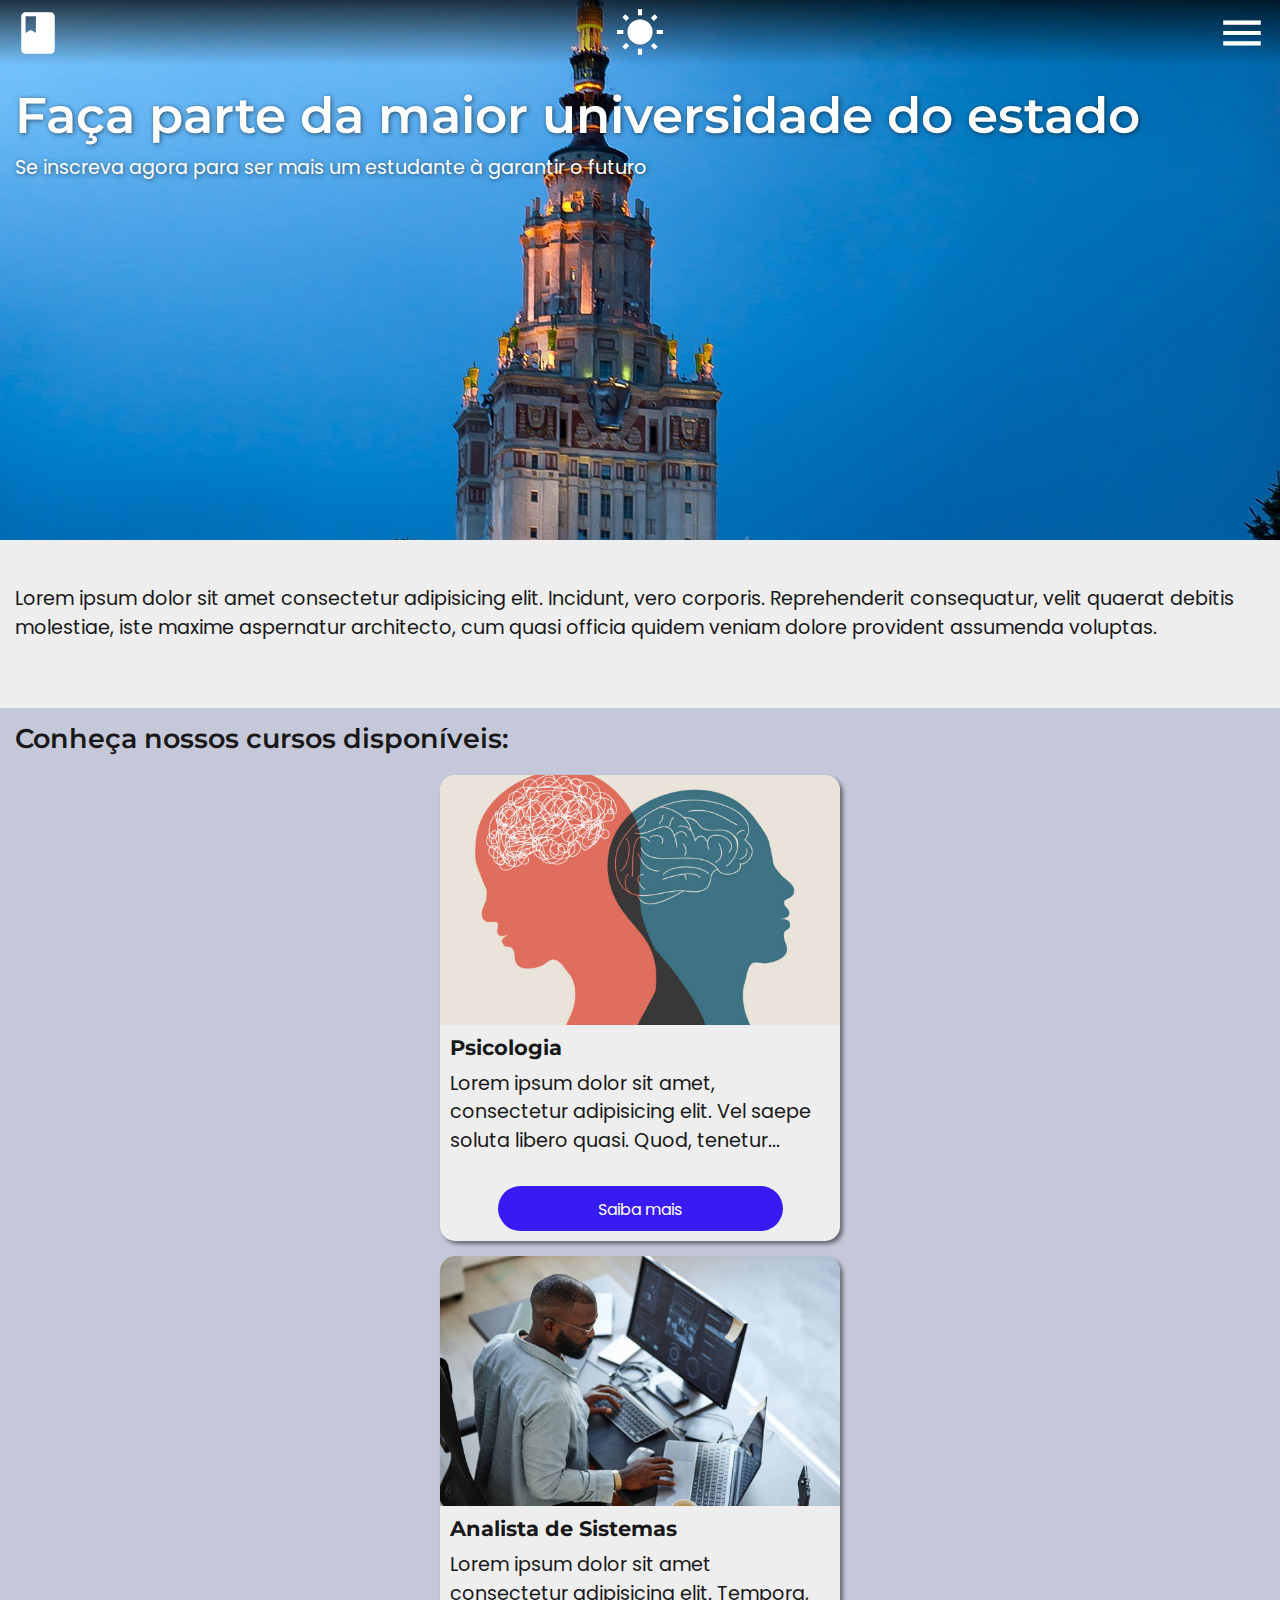
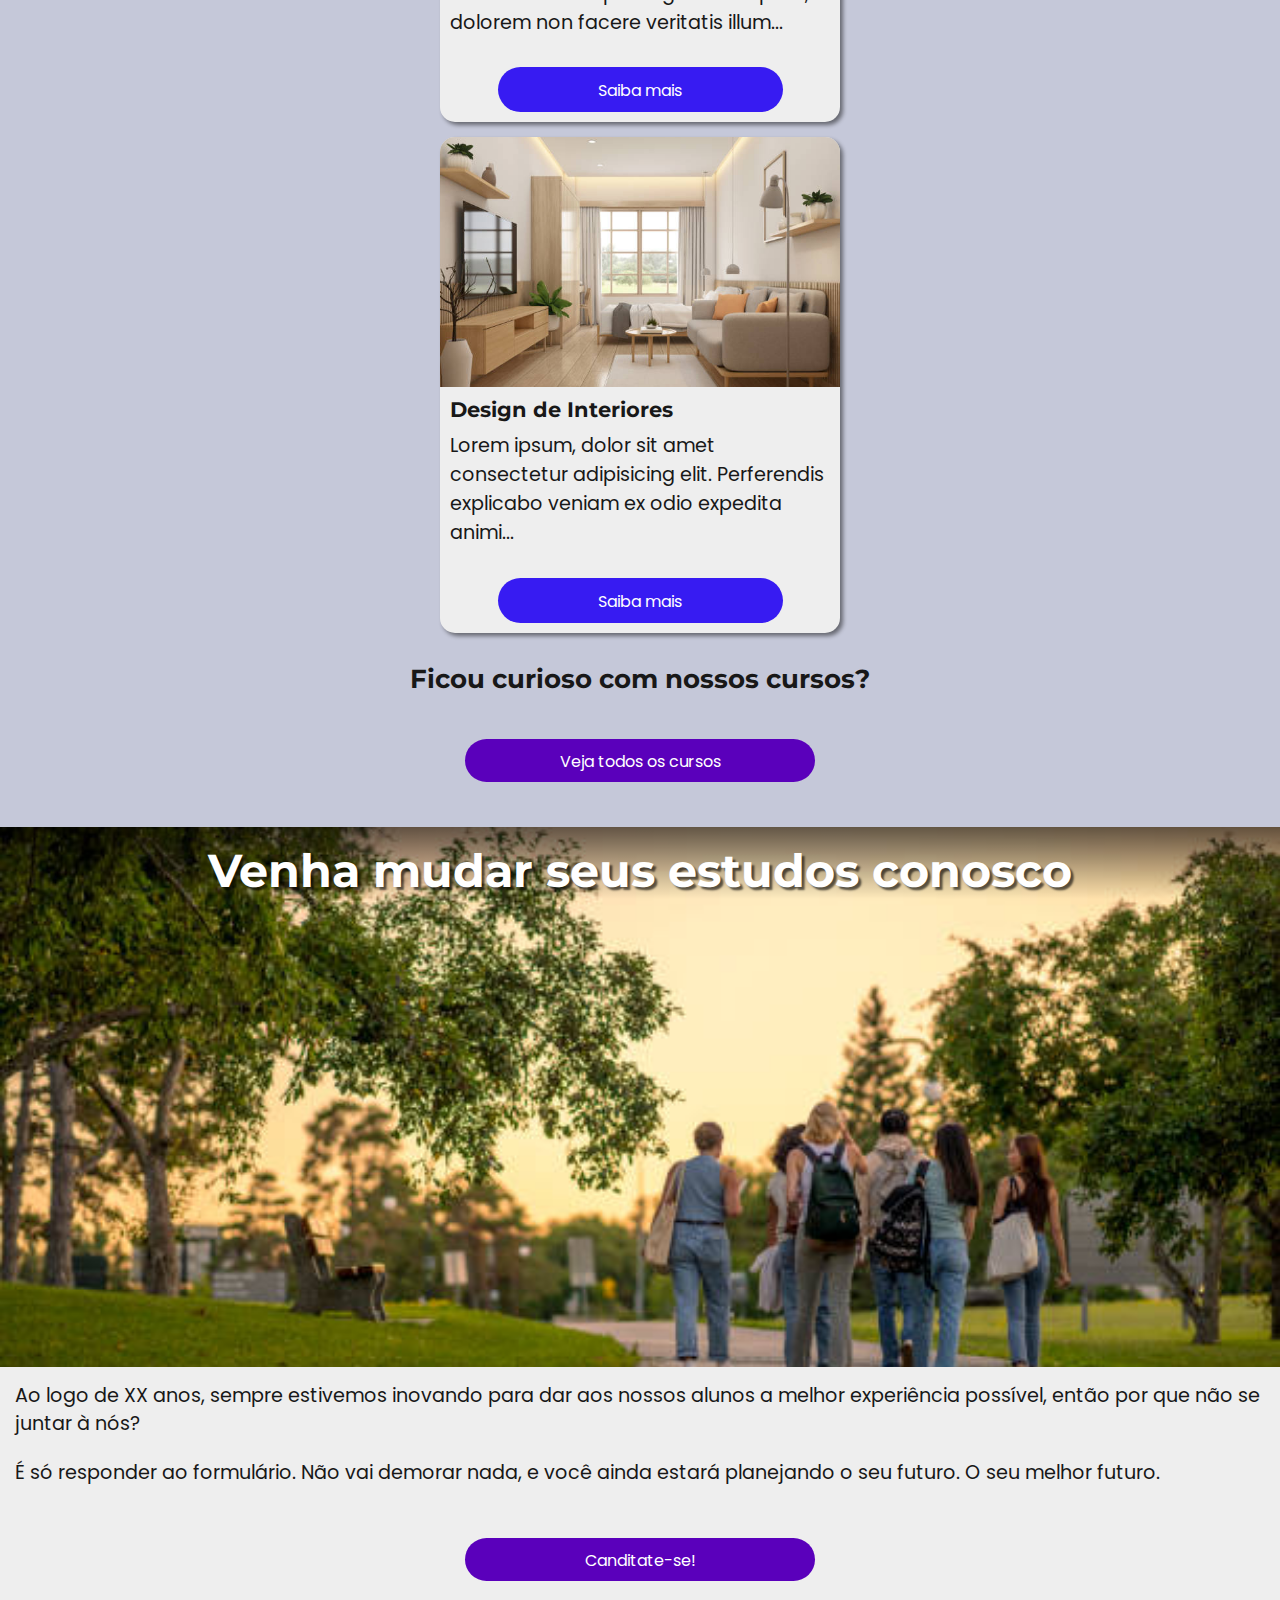
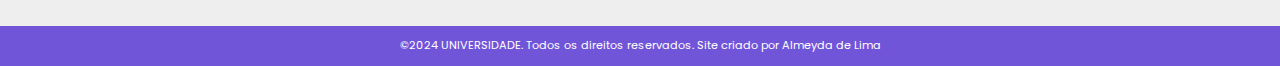
==== commit 2b64f5ad: "problema do 'courses' resolvido" ====
--- a/index.html
+++ b/index.html
@@ -72,7 +72,9 @@
                     <h2>Psicologia</h2>
                     <p>Lorem ipsum dolor sit amet, consectetur adipisicing elit. Vel saepe soluta libero quasi. Quod, tenetur...</p>
     
-                    <div class="button"><button>Saiba mais</button></div>
+                    <div class="button">
+                        <button><a href="/pages/courses.html">Saiba mais</a></button>
+                    </div>
                 </div>
     
                 <div class="course system-analist">
@@ -81,7 +83,9 @@
                     <h2>Analista de Sistemas</h2>
                     <p>Lorem ipsum dolor sit amet consectetur adipisicing elit. Tempora, dolorem non facere veritatis illum...</p>
     
-                    <div class="button"><button>Saiba mais</button></div>
+                    <div class="button">
+                        <button><a href="/pages/courses.html">Saiba mais</a></button>
+                    </div>
                 </div>
     
                 <div class="course interior-design">
@@ -90,13 +94,15 @@
                     <h2>Design de Interiores</h2>
                     <p>Lorem ipsum, dolor sit amet consectetur adipisicing elit. Perferendis explicabo veniam ex odio expedita animi...</p>
     
-                    <div class="button"><button>Saiba mais</button></div>
+                    <div class="button">
+                        <button><a href="/pages/courses.html">Saiba mais</a></button>
+                    </div>
                 </div>
     
                 <h2>Ficou curioso com nossos cursos?</h2>
     
                 <div class="button CTA-button">
-                    <button class="CTA-courses">Veja todos os cursos</button>
+                    <button class="CTA-courses"><a href="/pages/courses.html">Veja todos os cursos</a></button>
                 </div>
             </section>
     
@@ -109,7 +115,7 @@
                 <p>É só responder ao formulário. Não vai demorar nada, e você ainda estará planejando o seu futuro. O seu melhor futuro.</p>
     
                 <div class="button CTA-button">
-                    <button class="CTA-form">Canditate-se!</button>
+                    <button class="CTA-form"><a href="/pages/contact.html">Canditate-se!</a></button>
                 </div>
             </section>
         </main>
--- a/styles/base.css
+++ b/styles/base.css
@@ -118,21 +118,19 @@
 
 header .top-menu #logo {
     position: relative;
-    z-index: 2;
-
-    color: white;
-}
-
-
+    z-index: 1000;
+
+    color: white;
+}
 header #toggle-menu {
     display: none;
 }
 header label[for=toggle-menu] {
     position: relative;
-    z-index: 2;
+    z-index: 1000;
 }
 header .navigation {
-    z-index: 1;
+    z-index: 999;
 
     position: fixed;
     top: 0;
@@ -180,7 +178,7 @@
 
     font-weight: 600;
     font-size: clamp(2.1rem, 7vw, 2.6rem);
-    line-height: clamp(2.6rem, 10vw, 3.8rem);
+    line-height: clamp(2.6rem, 10vw, 3.7rem);
     text-shadow: 1px 1px 5px rgba(0, 0, 0, 0.548);
 }
 
@@ -208,7 +206,8 @@
     text-align: center;
 }
 
-div.button > button {
+div.button button,
+div.button input {
     width: clamp(230px, 75%, 330px);
 
     cursor: pointer;
@@ -219,20 +218,27 @@
     border-radius: 25px;
 
     background-color: var(--accent-clr2);
-
+}
+div.button button a,
+div.button input a {
+    text-decoration: none;
+    text-align: center;
     color: white;
     font-size: 1rem;
 }
-div.button > button:hover {
+div.button button:hover,
+div.button input:hover {
     background-color: var(--accent-clr2-hover);
 }
-div.button > button.active {
+div.button button:active,
+div.button input:active {
     background-color: var(--accent-clr2-active);
 
     color: rgb(126, 126, 126);
 }
 
-div.button.CTA-button > button {
+div.button.CTA-button button,
+div.button.CTA-button input {
     width: clamp(250px, 80%, 350px);
 
     margin-block: 30px;
@@ -242,10 +248,12 @@
 
     font-size: 1.2rem;
 }
-div.button.CTA-button > button:hover {
+div.button.CTA-button button:hover,
+div.button.CTA-button input:hover {
     background-color: var(--accent-clr1-hover);
 }
-div.button.CTA-button > button:active {
+div.button.CTA-button button:active,
+div.button.CTA-button input:active {
     background-color: var(--accent-clr1-active);
 
     color: rgb(83, 83, 83);
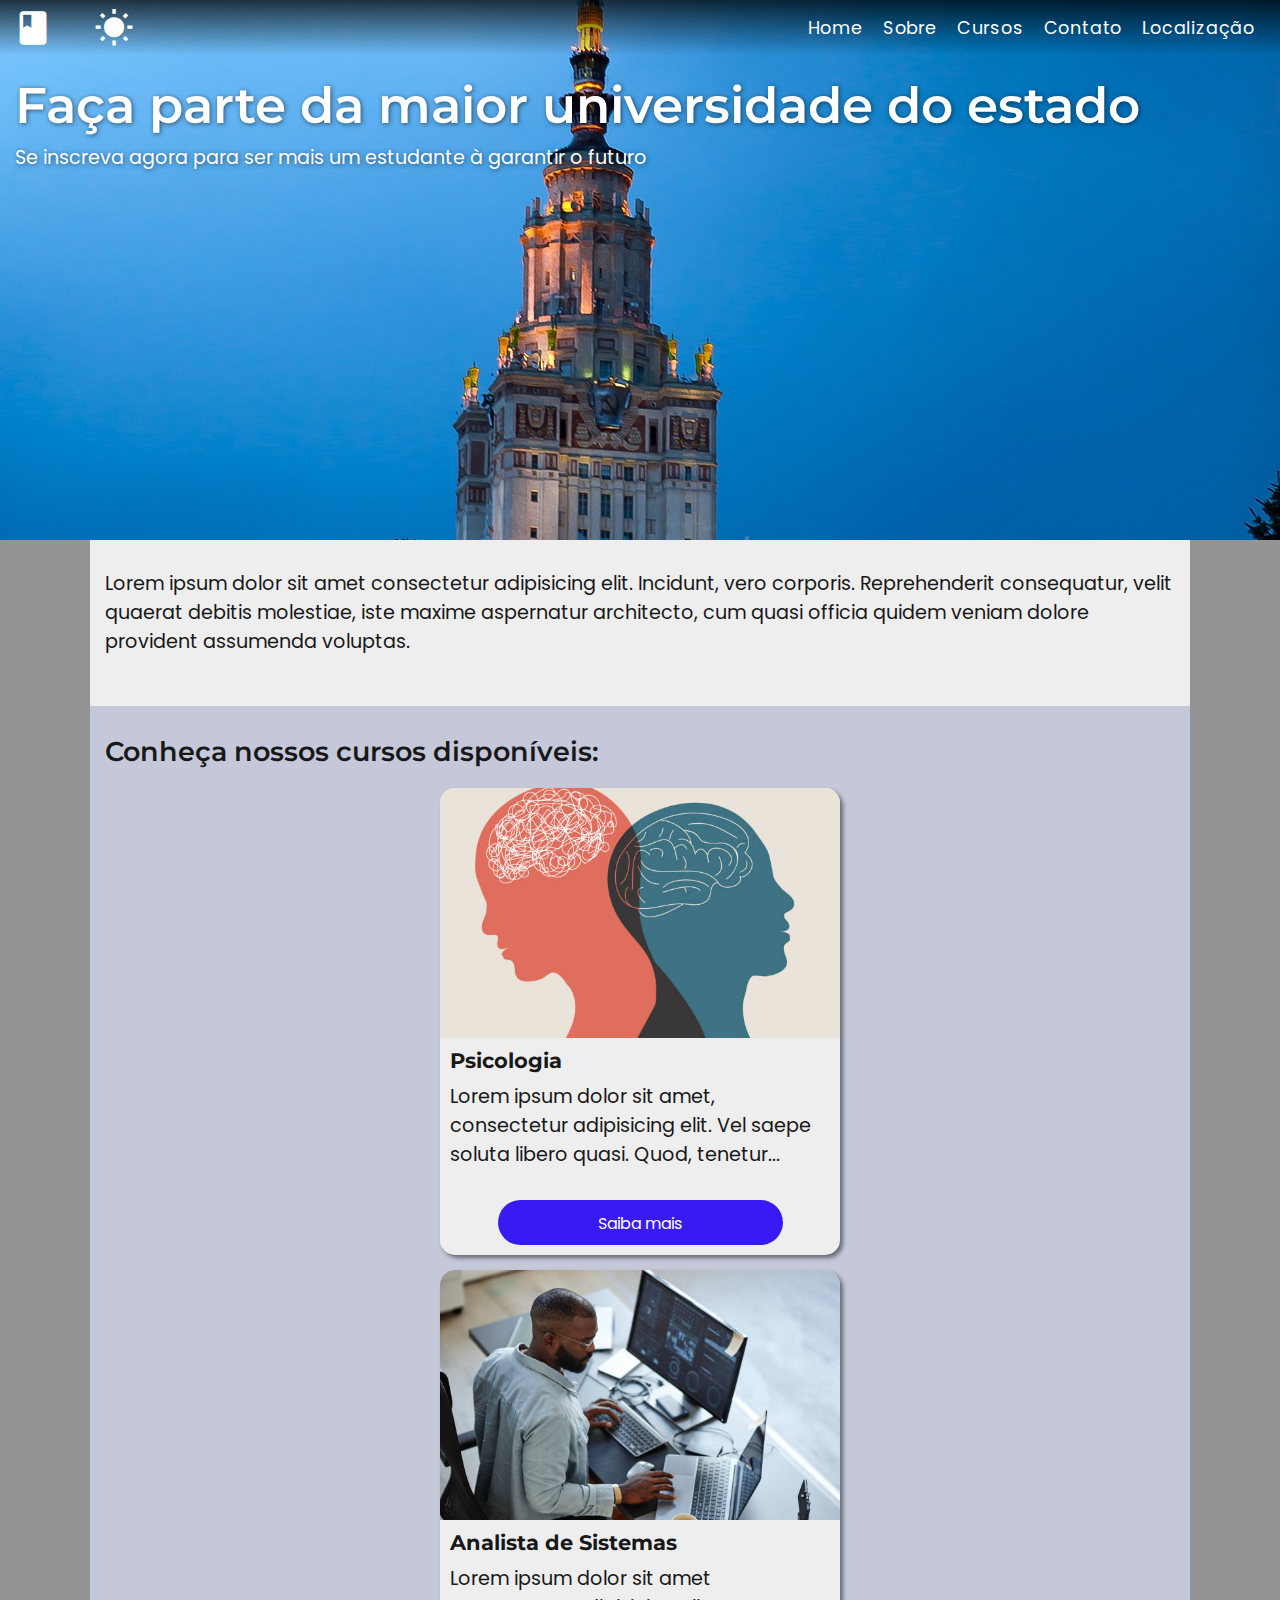
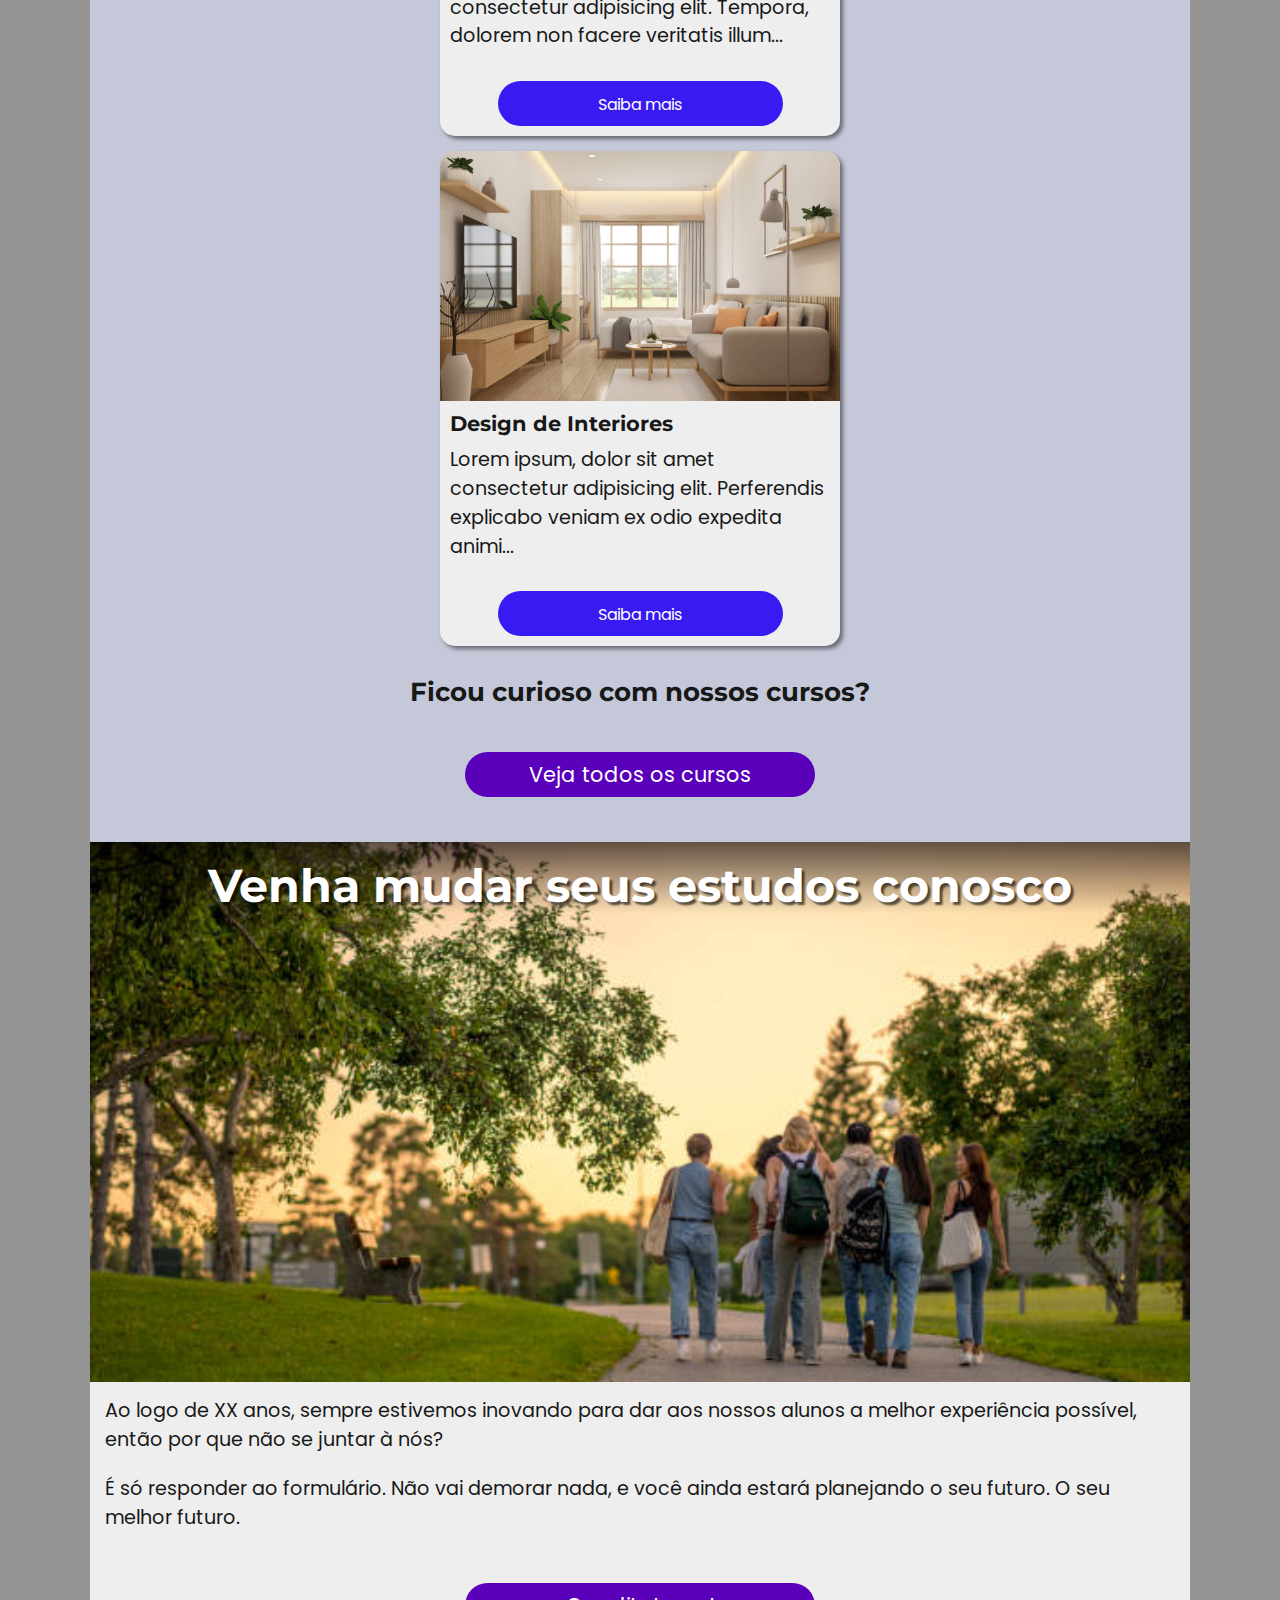
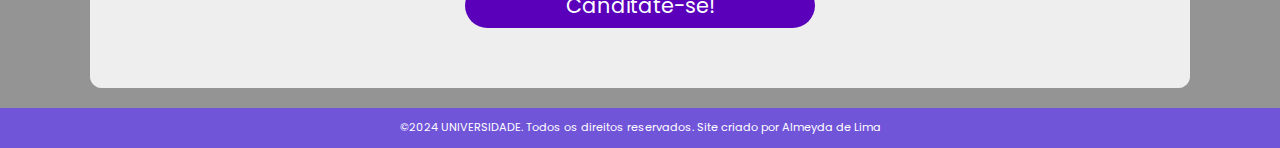
==== commit 24f00440: "barra de navegação para desktop finalizada" ====
--- a/index.html
+++ b/index.html
@@ -10,6 +10,7 @@
     <link rel="stylesheet" href="styles/base.css">
     <link rel="stylesheet" href="styles/index.css">
     <link rel="stylesheet" href="styles/mediaQueries/phone.css" media="screen and (min-width: 360px)">
+    <link rel="stylesheet" href="styles/mediaQueries/desktop.css" media="screen and (min-width: 1024px)">
 
     <script src="js/script.js" defer></script>
 </head>
--- a/styles/base.css
+++ b/styles/base.css
@@ -20,6 +20,7 @@
 
 /* Light theme variables */
 :root {
+    --body-bg-clr: rgb(148, 148, 148);
     --bg-color: rgb(238, 238, 238);
     --bg-color-alt: #C5C8D9;
 
@@ -29,6 +30,7 @@
 
 /* Dark theme variables */
 .dark-theme {
+    --body-bg-clr: black;
     --bg-color: rgb(29, 29, 29);
     --bg-color-alt: rgb(14, 14, 14);
 
@@ -46,8 +48,13 @@
     font-size: 1rem;
 }
 
+html,
 body {
-    background-color: var(--bg-color);
+    min-height: 100vh;
+}
+
+body {
+    background-color: var(--body-bg-clr);
 
     color: var(--font-color);
 }
@@ -61,6 +68,8 @@
         "main"
         "footer"
     ;
+
+    min-height: 100vh;
 }
 
 h1, 
@@ -78,7 +87,6 @@
     height: 60vh;
 
     padding: 15px;
-    margin-bottom: 30px;
 }
 
 header .top-menu{
@@ -189,6 +197,12 @@
 
 main {
     grid-area: main;
+
+    min-height: 600px;
+
+    border-radius: 0 0 12px 12px;
+
+    background-color: var(--bg-color-alt);
 }
 
 main p {
@@ -199,7 +213,11 @@
 }
 
 section {
-    padding: 15px;
+    padding: 30px 15px;
+}
+
+section:last-child {
+    border-radius: 0 0 12px 12px;
 }
 
 div.button {
@@ -248,6 +266,10 @@
 
     font-size: 1.2rem;
 }
+div.button.CTA-button button a,
+div.button.CTA-button input {
+    font-size: 1.3rem;
+}
 div.button.CTA-button button:hover,
 div.button.CTA-button input:hover {
     background-color: var(--accent-clr1-hover);
@@ -260,14 +282,16 @@
 }
 
 footer {
+    grid-area: footer;
+
     display: flex;
     justify-content: center;
     align-items: center;
 
-    grid-area: footer;
     height: 40px;
 
     padding: 2px;
+    margin-top: 20px;
 
     background-color: var(--secondary-clr);
 
--- a/styles/index.css
+++ b/styles/index.css
@@ -5,7 +5,7 @@
 }
 
 .information {
-    margin-bottom: 30px;
+    background-color: var(--bg-color);
 
     font-size: 1rem;
 }
@@ -71,11 +71,16 @@
     text-align: center;
 }
 
+.invitation {
+    margin-top: -15px;
+
+    background-color: var(--bg-color);
+}
+
 .invitation .bottom-image {
     height: 60vh;
-
-    margin: -15px;
-    margin-bottom: 15px;
+    
+    margin: -30px -15px 15px;
 
     background: lightgoldenrodyellow url("../images/transformacao.jpg") no-repeat scroll center / cover;
 }
--- a/styles/mediaQueries/desktop.css
+++ b/styles/mediaQueries/desktop.css
@@ -0,0 +1,73 @@
+/* CSS configuration for the 'base.css' */
+.wrapper {
+    grid-template-columns: 1fr minmax(1000px, 1100px) 1fr;
+
+    grid-template-areas: 
+        "header header header"
+        ".      main   .     "
+        "footer footer footer"
+    ;
+}
+header .top-menu .menu-buttons:last-of-type {
+    display: none;
+}
+header .top-menu .menu-buttons .material-icons {
+    margin-right: 25px;
+
+    font-size: 40px;
+}
+header .navigation {
+    position: static;  
+    display: flex;
+    justify-content: flex-end;
+
+    height: 100%;
+    width: 100%;
+
+    padding-left: 15px;
+
+    background-image: none;
+}
+header .navigation ul {
+    display: flex;
+    flex-direction: row;
+    justify-content: flex-end;
+
+    height: 100%;
+    width: auto;
+
+    margin: 0;
+    margin-top: 0;
+    padding-right: 15px;
+}
+header .navigation ul li {
+    margin-bottom: 0;
+}
+header .navigation ul li a {
+    position: relative;
+
+    margin-inline: 10px;
+
+    font-size: 1.1rem;
+}
+header .navigation ul li a::after {
+    content: "";
+    position: absolute;
+    left: 0;
+    bottom: -2px;
+
+    width: 100%;
+    height: 2px;
+
+    background-color: white;
+
+    transition: 0.3s;
+    transform: scaleX(0);
+}
+header .navigation ul li a:hover {
+    transform: translateY(-20px);
+}
+header .navigation ul li a:hover::after {
+    transform: scaleX(1);
+}
+
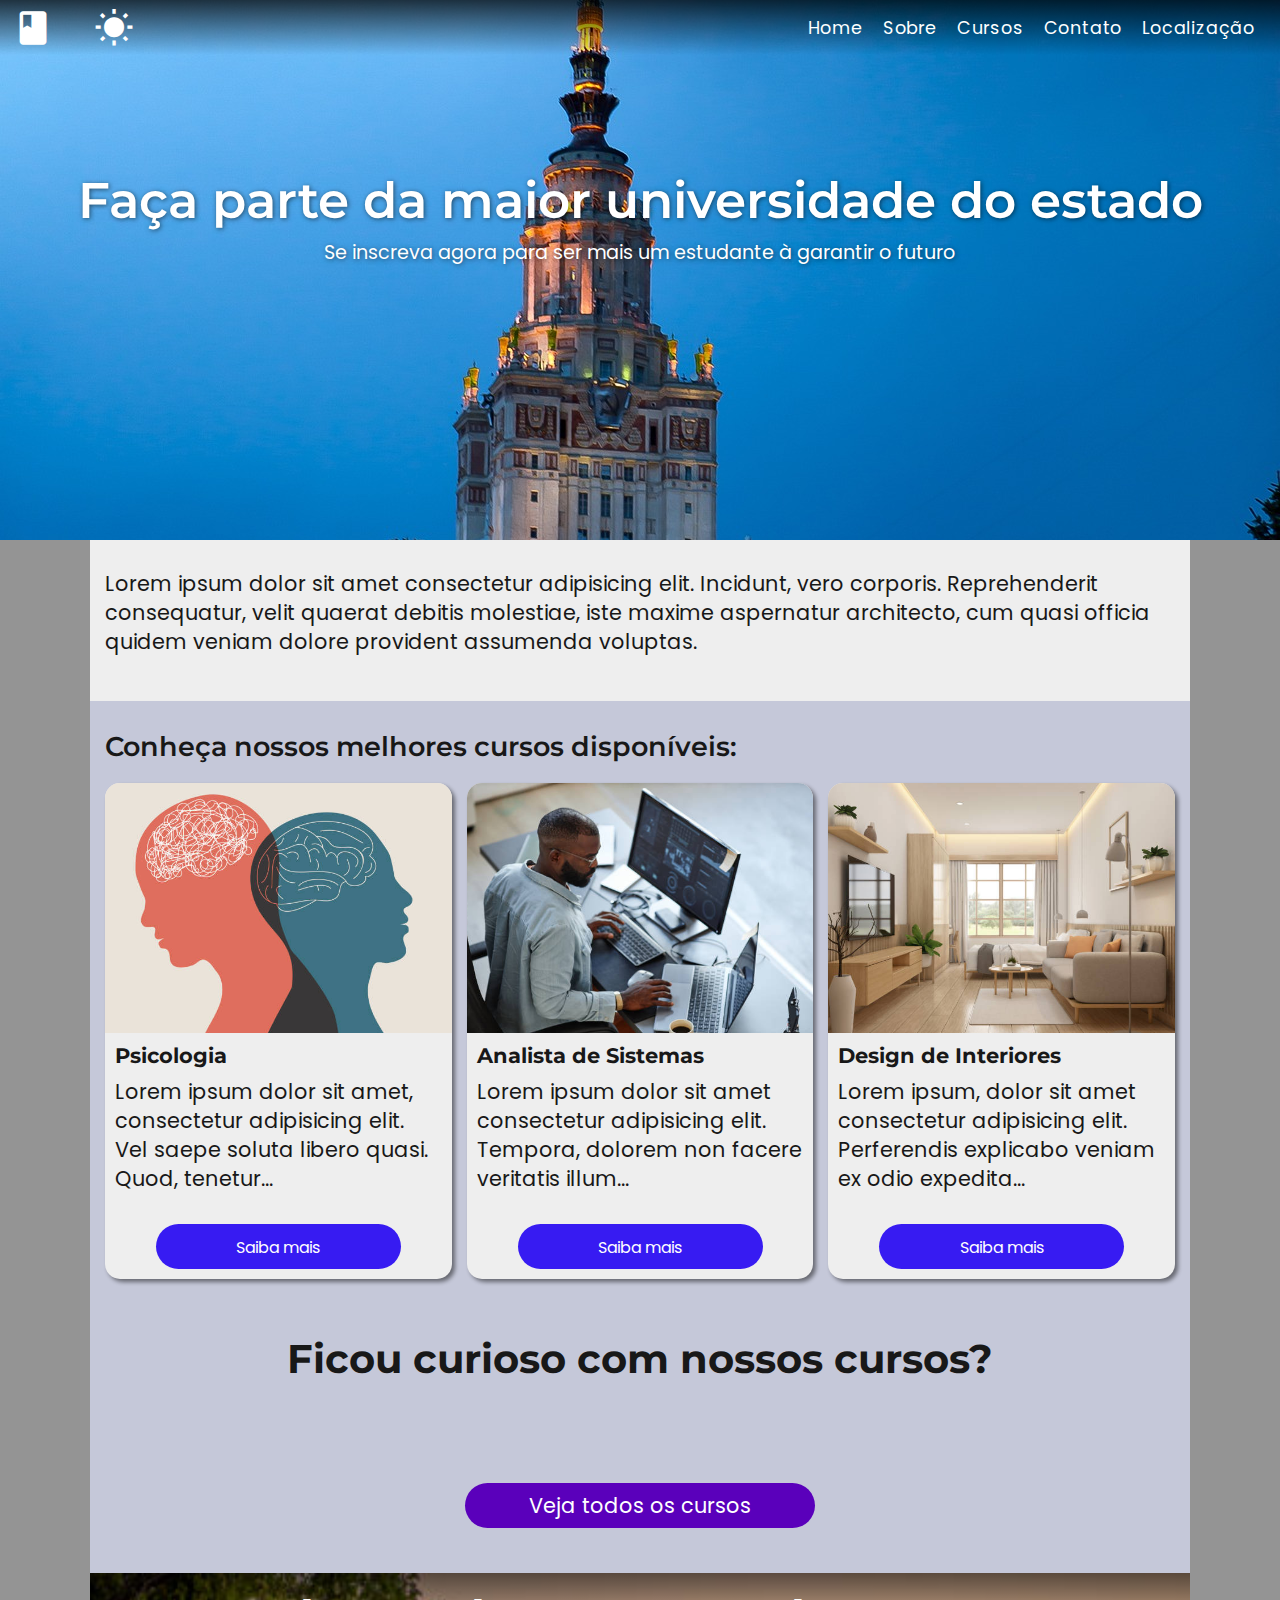
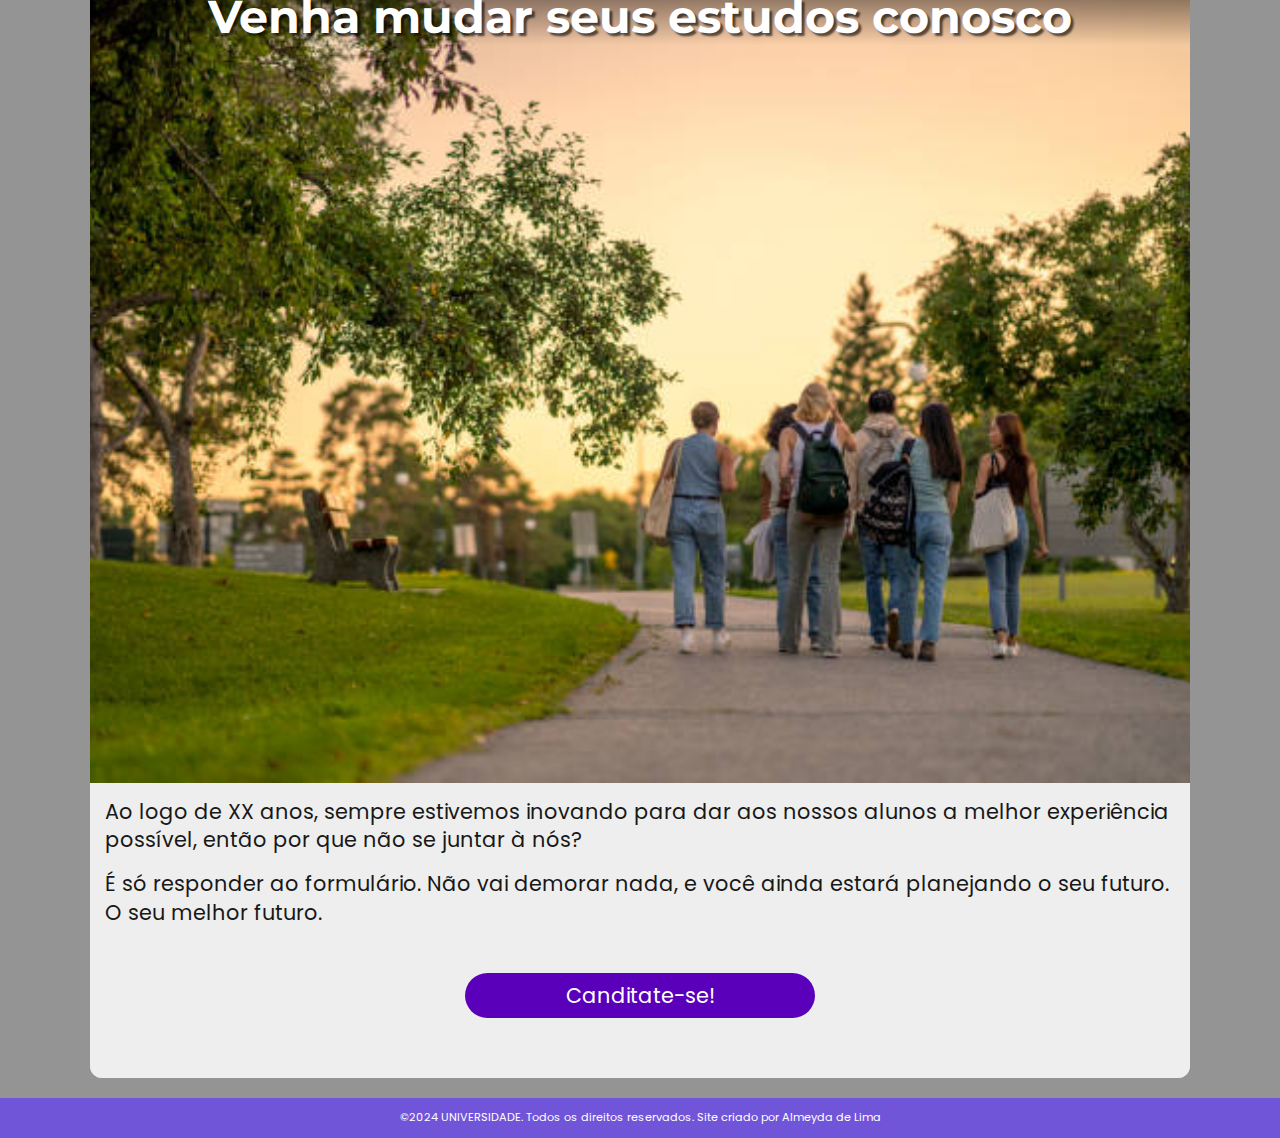
==== commit fcb59db0: "terminei as MQ para desktop" ====
--- a/index.html
+++ b/index.html
@@ -9,8 +9,10 @@
 
     <link rel="stylesheet" href="styles/base.css">
     <link rel="stylesheet" href="styles/index.css">
-    <link rel="stylesheet" href="styles/mediaQueries/phone.css" media="screen and (min-width: 360px)">
-    <link rel="stylesheet" href="styles/mediaQueries/desktop.css" media="screen and (min-width: 1024px)">
+
+    <link rel="stylesheet" href="styles/mediaQueries/phone/phoneMQ-index.css" media="screen and (min-width: 360px)">
+    <link rel="stylesheet" href="styles/mediaQueries/desktop/desktopMQ-base.css" media="screen and (min-width: 1024px)">
+    <link rel="stylesheet" href="styles/mediaQueries/desktop/desktopMQ-index.css" media="screen and (min-width: 1024px)">
 
     <script src="js/script.js" defer></script>
 </head>
@@ -65,38 +67,40 @@
             </section>
     
             <section class="courses">
-                <h1>Conheça nossos cursos disponíveis:</h1>
+                <h1>Conheça nossos melhores cursos disponíveis:</h1>
     
-                <div class="course psicology">
-                    <div class="image"></div>
-    
-                    <h2>Psicologia</h2>
-                    <p>Lorem ipsum dolor sit amet, consectetur adipisicing elit. Vel saepe soluta libero quasi. Quod, tenetur...</p>
-    
-                    <div class="button">
-                        <button><a href="/pages/courses.html">Saiba mais</a></button>
+                <div class="courses-wrapper">
+                    <div class="course psicology">
+                        <div class="image"></div>
+        
+                        <h2>Psicologia</h2>
+                        <p>Lorem ipsum dolor sit amet, consectetur adipisicing elit. Vel saepe soluta libero quasi. Quod, tenetur...</p>
+        
+                        <div class="button">
+                            <button><a href="/pages/courses.html">Saiba mais</a></button>
+                        </div>
                     </div>
-                </div>
-    
-                <div class="course system-analist">
-                    <div class="image"></div>
-    
-                    <h2>Analista de Sistemas</h2>
-                    <p>Lorem ipsum dolor sit amet consectetur adipisicing elit. Tempora, dolorem non facere veritatis illum...</p>
-    
-                    <div class="button">
-                        <button><a href="/pages/courses.html">Saiba mais</a></button>
+        
+                    <div class="course system-analist">
+                        <div class="image"></div>
+        
+                        <h2>Analista de Sistemas</h2>
+                        <p>Lorem ipsum dolor sit amet consectetur adipisicing elit. Tempora, dolorem non facere veritatis illum...</p>
+        
+                        <div class="button">
+                            <button><a href="/pages/courses.html">Saiba mais</a></button>
+                        </div>
                     </div>
-                </div>
-    
-                <div class="course interior-design">
-                    <div class="image"></div>
-    
-                    <h2>Design de Interiores</h2>
-                    <p>Lorem ipsum, dolor sit amet consectetur adipisicing elit. Perferendis explicabo veniam ex odio expedita animi...</p>
-    
-                    <div class="button">
-                        <button><a href="/pages/courses.html">Saiba mais</a></button>
+        
+                    <div class="course interior-design">
+                        <div class="image"></div>
+        
+                        <h2>Design de Interiores</h2>
+                        <p>Lorem ipsum, dolor sit amet consectetur adipisicing elit. Perferendis explicabo veniam ex odio expedita...</p>
+        
+                        <div class="button">
+                            <button><a href="/pages/courses.html">Saiba mais</a></button>
+                        </div>
                     </div>
                 </div>
     
--- a/styles/base.css
+++ b/styles/base.css
@@ -200,8 +200,6 @@
 
     min-height: 600px;
 
-    border-radius: 0 0 12px 12px;
-
     background-color: var(--bg-color-alt);
 }
 
@@ -214,10 +212,6 @@
 
 section {
     padding: 30px 15px;
-}
-
-section:last-child {
-    border-radius: 0 0 12px 12px;
 }
 
 div.button {
--- a/styles/index.css
+++ b/styles/index.css
@@ -11,7 +11,14 @@
 }
 
 .courses {
+    display: flex;
+    flex-flow: column nowrap;
+
     background-color: var(--bg-color-alt);
+}
+.courses-wrapper {
+    display: flex;
+    flex-flow: column nowrap;
 }
 
 .courses h1 {
@@ -71,6 +78,10 @@
     text-align: center;
 }
 
+.courses .CTA-button {
+    margin-top: 50px;
+}
+
 .invitation {
     margin-top: -15px;
 
--- a/styles/mediaQueries/phone/phoneMQ-index.css
+++ b/styles/mediaQueries/phone/phoneMQ-index.css
@@ -0,0 +1,36 @@
+/* CSS configurations for the 'index.html' */
+header .top-menu .material-icons {
+    font-size: 50px;
+}
+header h1 {
+    font-size: clamp(2.7rem, 7vw, 3.1rem);
+    line-height: clamp(2.6rem, 10vw, 3.8rem);
+}
+header p {
+    font-size: 1.2rem;
+}
+main p {
+    margin-bottom: 20px;
+
+    font-size: 1.2rem;
+    line-height: 1.8rem;
+}
+.course .button button {
+    padding: 8px;
+
+    font-size: 1.2rem;
+}
+.courses .CTA-courses {
+    padding: 10px;
+
+    font-size: 1.4rem;
+}
+.invitation .bottom-image h1 {
+    font-size: clamp(2.3rem, 8vw, 2.9rem);
+
+}
+.invitation .CTA-form {
+    padding: 10px;
+
+    font-size: 1.4rem;
+}
--- a/styles/mediaQueries/desktop/desktopMQ-base.css
+++ b/styles/mediaQueries/desktop/desktopMQ-base.css
@@ -0,0 +1,121 @@
+.wrapper {
+    grid-template-columns: 1fr minmax(1000px, 1100px) 1fr;
+
+    grid-template-areas: 
+        "header header header"
+        ".      main   .     "
+        "footer footer footer"
+    ;
+}
+
+header {
+    padding-inline: 5vw;
+
+    text-align: center;
+}
+
+header .top-menu {
+    margin-inline: -5vw;
+    margin-bottom: 70px;
+}
+
+header .top-menu .menu-buttons:last-of-type {
+    display: none;
+}
+
+header .top-menu .menu-buttons .material-icons {
+    margin-right: 25px;
+
+    font-size: 40px;
+}
+
+header .navigation {
+    position: static;  
+    display: flex;
+    justify-content: flex-end;
+
+    height: 100%;
+    width: 100%;
+
+    padding-left: 15px;
+
+    background-image: none;
+}
+
+header .navigation ul {
+    display: flex;
+    flex-direction: row;
+    justify-content: flex-end;
+
+    height: 100%;
+    width: auto;
+
+    margin: 0;
+    margin-top: 0;
+    padding-right: 15px;
+}
+
+header .navigation ul li {
+    margin-bottom: 0;
+}
+
+header .navigation ul li a {
+    position: relative;
+
+    margin-inline: 10px;
+
+    font-size: 1.1rem;
+}
+header .navigation ul li a::after {
+    content: "";
+    position: absolute;
+    left: 0;
+    bottom: -2px;
+
+    width: 100%;
+    height: 2px;
+
+    background-color: white;
+
+    transition: 0.3s;
+    transform: scaleX(0);
+}
+header .navigation ul li a:hover {
+    transform: translateY(-20px);
+}
+header .navigation ul li a:hover::after {
+    transform: scaleX(1);
+}
+
+header h1 {
+    margin-top: 10%;
+}
+
+@media screen and (min-width: 1101px) {
+    main {
+        border-radius: 0 0 12px 12px;
+    }
+    section:last-child {
+        border-radius: 0 0 12px 12px;
+    }
+}
+
+main h2 {
+    margin-bottom: 25px;
+
+    font-size: 2.1rem;
+}
+
+main p{
+    margin-bottom: 15px;
+
+    font-size: 1.3rem;
+    line-height: 1.8rem;
+}
+main strong {
+    font-size: 1.3rem;
+}
+
+.obs span{
+    margin-left: 100px;
+}
--- a/styles/mediaQueries/desktop/desktopMQ-index.css
+++ b/styles/mediaQueries/desktop/desktopMQ-index.css
@@ -0,0 +1,26 @@
+.courses-wrapper {
+    display: flex;
+    flex-direction: row;
+    flex-grow: 1;
+}
+
+.courses-wrapper .course {
+    min-width: 300px;
+
+    margin-right: 15px;
+}
+
+.courses-wrapper .course:last-child {
+    margin-right: 0;
+}
+
+.courses > h2 {
+    margin-top: 40px;
+    margin-bottom: 20px;
+
+    font-size: 2.5rem;
+}
+
+.invitation .bottom-image {
+    height: 90vh;
+}
